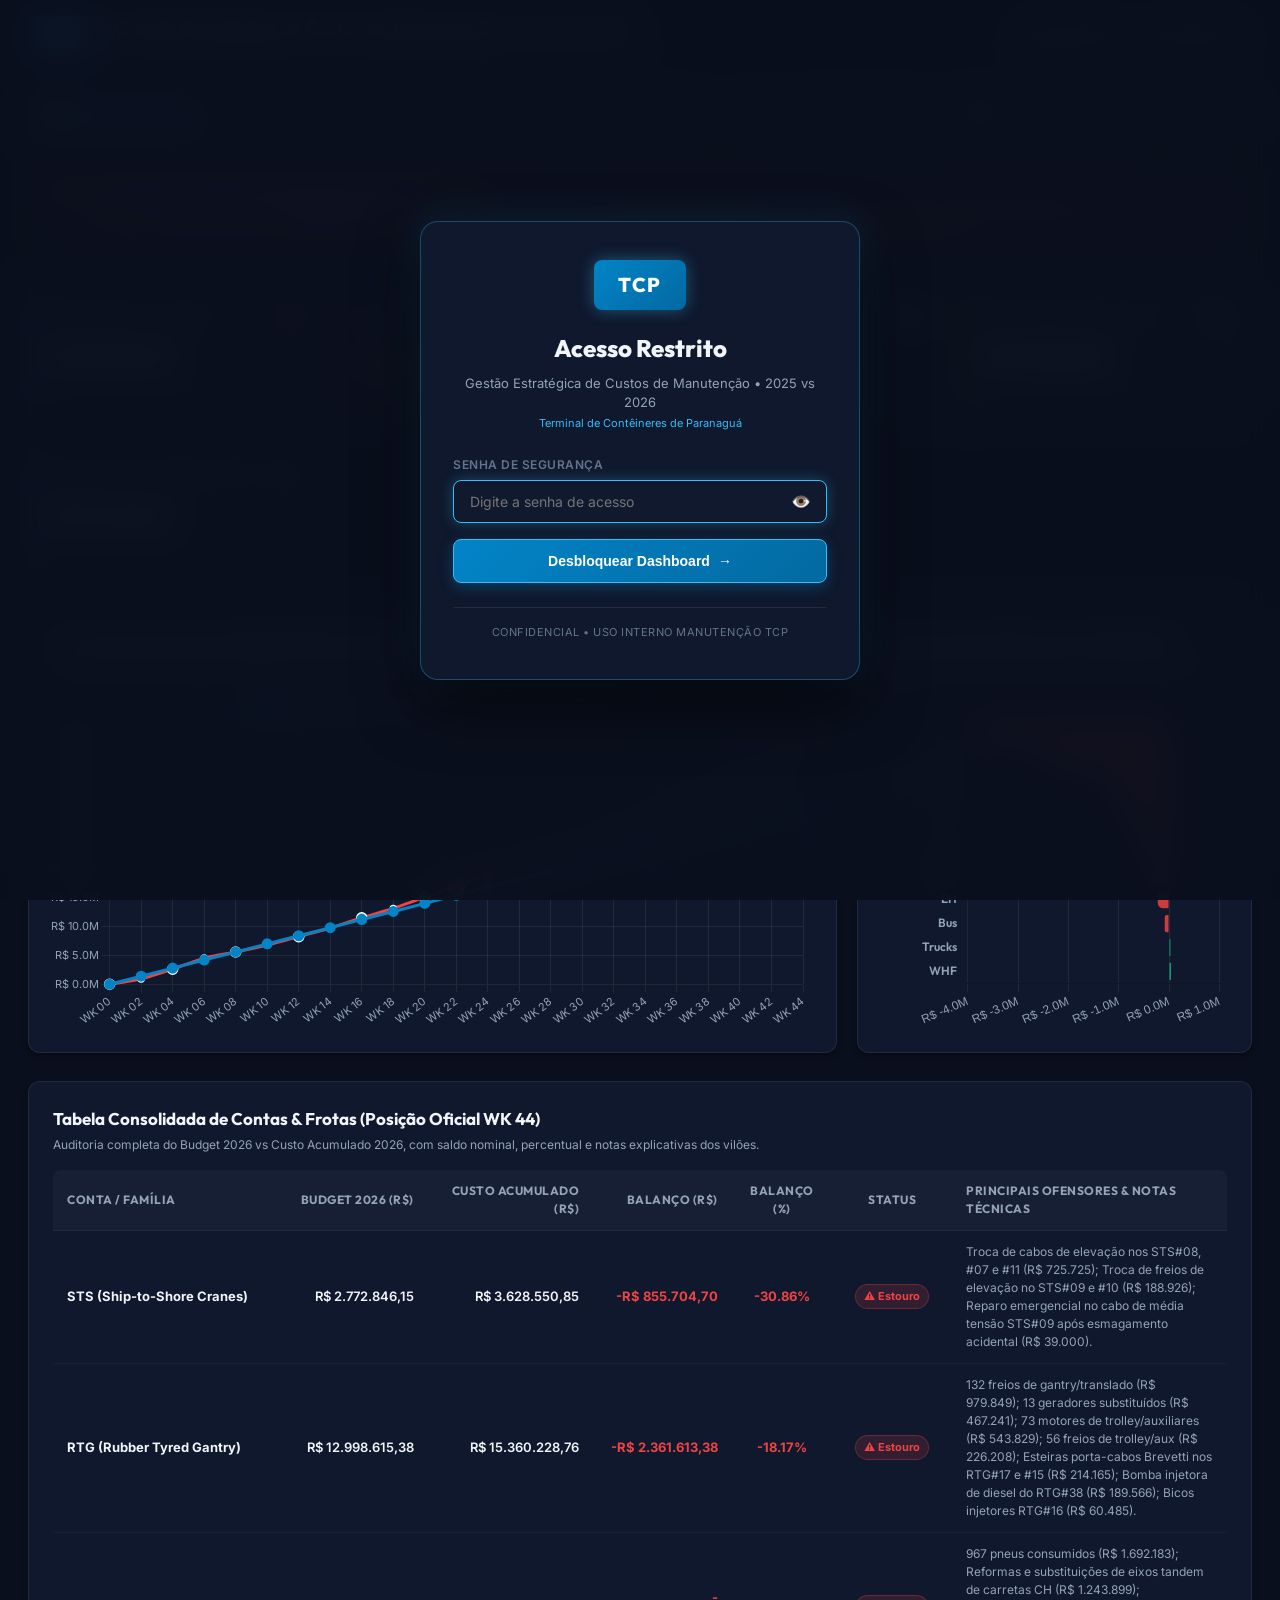
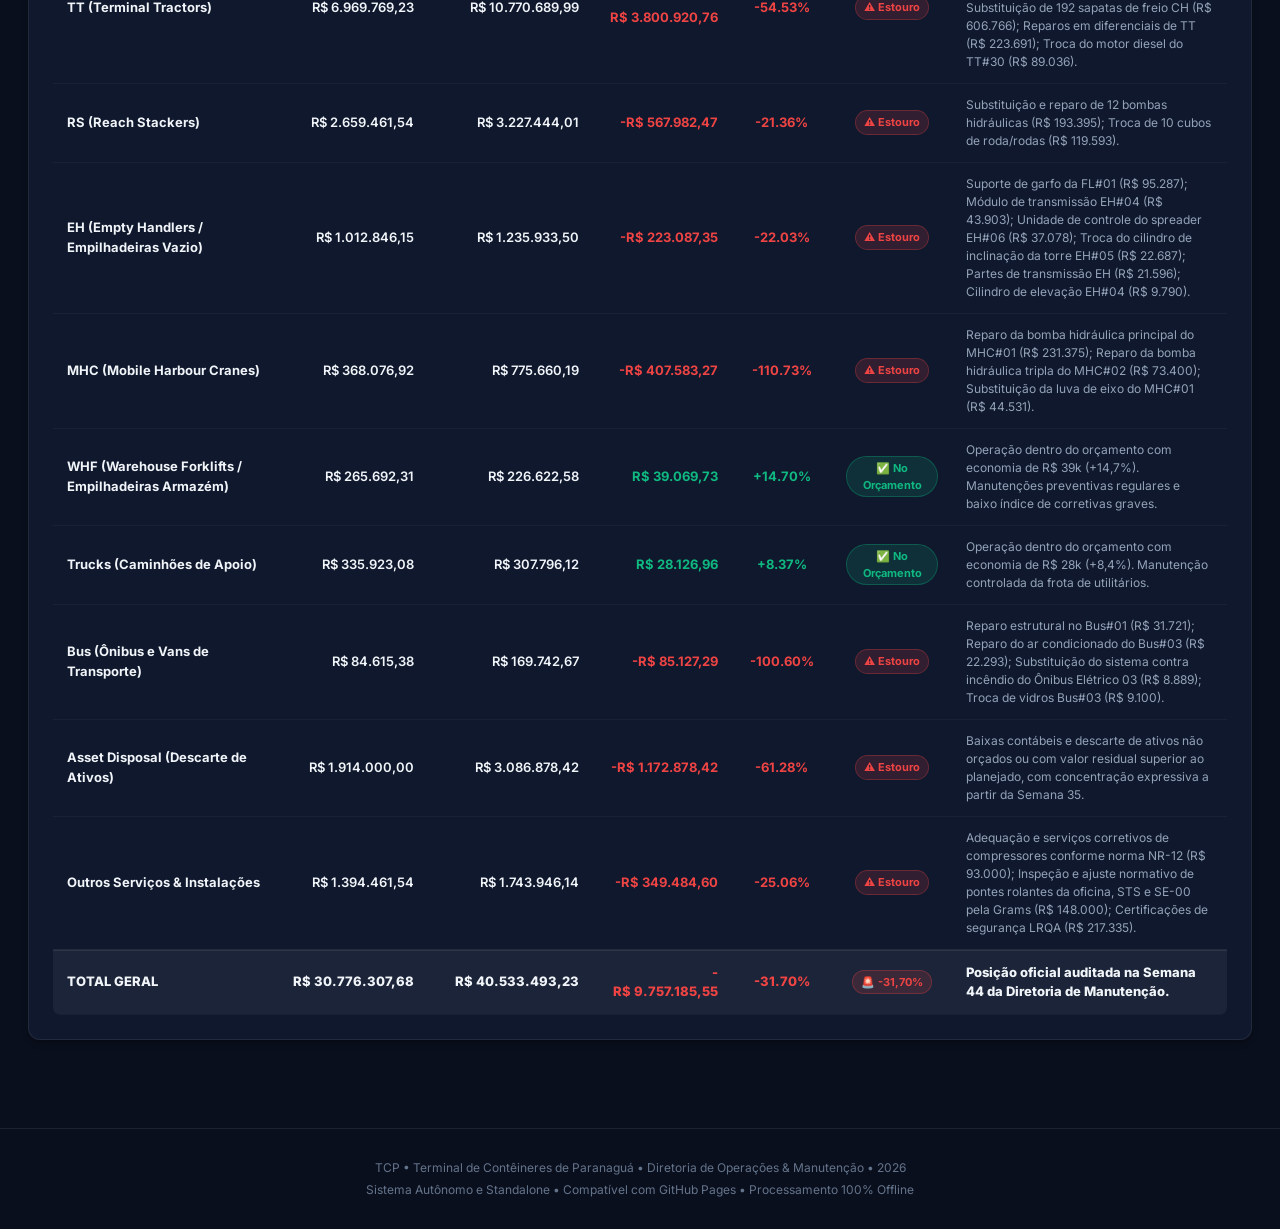
==== index.html @ 52cba5b2 "feat: Dashboard de Custos de Manutencao TCP 2025 vs 2026 com analise semanal e autenticacao" ====
<!DOCTYPE html>
<html lang="pt-BR" data-theme="dark">

<head>
  <meta charset="UTF-8">
  <meta http-equiv="Content-Type" content="text/html; charset=UTF-8">
  <meta name="viewport" content="width=device-width, initial-scale=1.0">
  <title>Dashboard de Gestão de Custos de Manutenção :: TCP (2025 vs 2026)</title>

  <!-- Typography: Outfit & Inter -->
  <link rel="preconnect" href="https://fonts.googleapis.com">
  <link rel="preconnect" href="https://fonts.gstatic.com" crossorigin>
  <link href="https://fonts.googleapis.com/css2?family=Outfit:wght@400;500;600;700;800&family=Inter:wght@400;500;600;700&display=swap" rel="stylesheet">

  <!-- Local Standalone Libraries (100% Offline) -->
  <script src="chart.umd.min.js"></script>
  <script src="xlsx.full.min.js"></script>

  <!-- Stylesheet -->
  <link rel="stylesheet" href="styles.css">

  <!-- Pre-computed Analytics Data -->
  <script src="dashboard_data.js"></script>
</head>

<body>

  <!-- Login Security Overlay -->
  <div id="login-overlay" class="login-overlay">
    <div class="login-card glass-panel">
      <div class="login-badge">TCP</div>
      <h2>Acesso Restrito</h2>
      <p class="login-sub">Gestão Estratégica de Custos de Manutenção &bull; 2025 vs 2026<br><span style="font-size: 11px; color: var(--brand-cyan);">Terminal de Contêineres de Paranaguá</span></p>
      
      <form id="login-form" onsubmit="handleLogin(event)">
        <div class="login-field">
          <label for="login-password">Senha de Segurança</label>
          <div class="password-input-wrapper">
            <input type="password" id="login-password" placeholder="Digite a senha de acesso" autocomplete="current-password" required autofocus />
            <button type="button" class="btn-toggle-pwd" onclick="togglePasswordVisibility()" title="Mostrar/ocultar senha">👁️</button>
          </div>
        </div>

        <div id="login-error-msg" class="login-error" style="display: none;">
          ⚠️ Senha incorreta. Tente novamente.
        </div>

        <button type="submit" class="login-btn">
          <span>Desbloquear Dashboard</span> &rarr;
        </button>
      </form>

      <div class="login-footer">
        <span>Confidencial &bull; Uso Interno Manutenção TCP</span>
      </div>
    </div>
  </div>

  <!-- App Header -->
  <header class="app-header">
    <div class="header-container">
      <div class="brand-wrapper">
        <div class="brand-badge">TCP</div>
        <div class="brand-info">
          <h1>Gestão Estratégica de Custos da Manutenção <span style="font-size: 13px; font-weight: 500; color: var(--brand-cyan); background: rgba(56, 189, 248, 0.12); padding: 2px 8px; border-radius: 4px;">W44 :: 2025 vs 2026</span></h1>
          <p id="header-subtitle">Terminal de Contêineres de Paranaguá &bull; Avaliação Semanal Completa W01 a W44 por Frota</p>
        </div>
      </div>
      <div class="header-controls">
        <button class="theme-toggle-btn" id="btn-theme-toggle" onclick="toggleTheme()">
          <span id="theme-icon">☀️</span> <span id="theme-text">Modo Claro</span>
        </button>
        <button class="logout-btn" id="btn-logout" onclick="handleLogout()" title="Bloquear painel e sair">
          <span>🔒</span> <span>Bloquear</span>
        </button>
      </div>
    </div>
  </header>

  <!-- Navigation Tabs -->
  <div class="nav-tabs-wrapper">
    <nav class="nav-tabs">
      <button class="tab-btn active" id="tab-nav-visao-geral" onclick="switchTab('visao-geral')">📊 Visão Geral Executiva</button>
      <button class="tab-btn" id="tab-nav-frotas-analise" onclick="switchTab('frotas-analise')">🚜 Análise Semanal por Frota (W01 a W44)</button>
      <button class="tab-btn" id="tab-nav-diagnostico-wk22" onclick="switchTab('diagnostico-wk22')">🚨 Inflexão Geral (WK 22)</button>
      <button class="tab-btn" id="tab-nav-comparativo-anos" onclick="switchTab('comparativo-anos')">⚖️ Comparativo 2025 vs 2026</button>
      <button class="tab-btn" id="tab-nav-deep-dive-frotas" onclick="switchTab('deep-dive-frotas')">📋 Todas as Frotas (Resumo)</button>
      <button class="tab-btn" id="tab-nav-tabela-analitica" onclick="switchTab('tabela-analitica')">🔍 Base Transacional & Exportação</button>
    </nav>
  </div>

  <!-- Main Container -->
  <main class="main-content">

    <!-- ==================== TAB 1: VISÃO GERAL EXECUTIVA ==================== -->
    <section id="tab-visao-geral" class="tab-section active">
      
      <!-- Top Alert Banner -->
      <div class="alert-box alert-danger">
        <div class="alert-icon">⚠️</div>
        <div class="alert-content">
          <h4>Alerta Orçamentário da Manutenção na Semana 44 (YTW)</h4>
          <p>O custo acumulado total atingiu <strong>R$ 40.533.493,23</strong> frente a um orçamento planejado de <strong>R$ 30.776.307,69</strong>, gerando um desvio negativo de <strong>-R$ 9.757.185,54 (-31,70%)</strong>. A aceleração crítica teve início exato a partir da <strong>Semana 22</strong>, impulsionada pelas frotas de <strong>TT (-R$ 3,80M)</strong>, <strong>RTG (-R$ 2,36M)</strong> e <strong>Asset Disposal (-R$ 1,17M)</strong>.</p>
        </div>
      </div>

      <!-- Executive KPI Cards -->
      <div class="kpi-grid">
        <div class="glass-panel kpi-card">
          <div class="kpi-header">
            <span class="kpi-title">Orçamento YTD (W44)</span>
            <span class="kpi-icon">🎯</span>
          </div>
          <div class="kpi-value" id="kpi-budget">R$ 30,78 M</div>
          <div class="kpi-sub">Meta linear até Semana 44</div>
        </div>

        <div class="glass-panel kpi-card negative">
          <div class="kpi-header">
            <span class="kpi-title">Realizado YTD (W44)</span>
            <span class="kpi-icon">💸</span>
          </div>
          <div class="kpi-value" style="color: var(--accent-red);" id="kpi-real">R$ 40,53 M</div>
          <div class="kpi-sub">
            <span class="kpi-badge danger">+31,70% acima da meta</span>
          </div>
        </div>

        <div class="glass-panel kpi-card negative">
          <div class="kpi-header">
            <span class="kpi-title">Balanço (Desvio)</span>
            <span class="kpi-icon">📉</span>
          </div>
          <div class="kpi-value" style="color: var(--accent-red);" id="kpi-balance">-R$ 9,76 M</div>
          <div class="kpi-sub">Estouro orçamentário consolidado</div>
        </div>

        <div class="glass-panel kpi-card warning">
          <div class="kpi-header">
            <span class="kpi-title">Média Semanal de Gasto</span>
            <span class="kpi-icon">📅</span>
          </div>
          <div class="kpi-value" id="kpi-media-sem">R$ 908.825</div>
          <div class="kpi-sub">Média executada na W44</div>
        </div>

        <div class="glass-panel kpi-card">
          <div class="kpi-header">
            <span class="kpi-title">Projeção Fechamento 2026</span>
            <span class="kpi-icon">🔮</span>
          </div>
          <div class="kpi-value" id="kpi-forecast">R$ 47,26 M</div>
          <div class="kpi-sub">Previsão final acumulada</div>
        </div>
      </div>

      <!-- Main Charts Row -->
      <div class="charts-grid">
        <div class="glass-panel chart-card col-8">
          <div class="chart-header">
            <div class="chart-title">
              <h3>Curva S de Custos Acumulados (WK 0 a WK 44)</h3>
              <p>Comparação direta entre o Orçamento Planejado (Forecast) e o Custo Real executado, com destaque na Inflexão da WK 22.</p>
            </div>
          </div>
          <div class="chart-wrapper">
            <canvas id="chart-curva-s"></canvas>
          </div>
        </div>

        <div class="glass-panel chart-card col-4">
          <div class="chart-header">
            <div class="chart-title">
              <h3>Desvio Orçamentário por Família (R$)</h3>
              <p>Valores negativos indicam estouro acima da meta orçada na WK 44.</p>
            </div>
          </div>
          <div class="chart-wrapper">
            <canvas id="chart-balanco-familias"></canvas>
          </div>
        </div>
      </div>

      <!-- Tabela Oficial de Contas e Balanço W44 -->
      <div class="glass-panel" style="padding: 24px; margin-bottom: 28px;">
        <div class="chart-header">
          <div class="chart-title">
            <h3>Tabela Consolidada de Contas & Frotas (Posição Oficial WK 44)</h3>
            <p>Auditoria completa do Budget 2026 vs Custo Acumulado 2026, com saldo nominal, percentual e notas explicativas dos vilões.</p>
          </div>
        </div>
        <div class="table-responsive">
          <table class="data-table" id="tabela-familias-geral">
            <thead>
              <tr>
                <th>Conta / Família</th>
                <th class="text-right">Budget 2026 (R$)</th>
                <th class="text-right">Custo Acumulado (R$)</th>
                <th class="text-right">Balanço (R$)</th>
                <th class="text-center">Balanço (%)</th>
                <th class="text-center">Status</th>
                <th>Principais Ofensores & Notas Técnicas</th>
              </tr>
            </thead>
            <tbody id="tbody-familias-geral">
              <!-- Rendered via JS -->
            </tbody>
          </table>
        </div>
      </div>

    </section>

    <!-- ==================== TAB 2: ANÁLISE SEMANAL POR FROTA (W01 a W44) ==================== -->
    <section id="tab-frotas-analise" class="tab-section">
      
      <!-- Fleet Selector Bar -->
      <div class="fleet-selector-bar">
        <span class="fleet-selector-label">Selecione a Frota:</span>
        <button class="fleet-pill-btn active" id="pill-fleet-RESUMO" onclick="selectFleetView('RESUMO')">📋 🔍 Resumo Geral das Frotas (W01 a W44)</button>
        <button class="fleet-pill-btn" id="pill-fleet-TT" onclick="selectFleetView('TT')">🚛 TT (Terminal Tractors)</button>
        <button class="fleet-pill-btn" id="pill-fleet-RTG" onclick="selectFleetView('RTG')">🏗️ RTG (Transtêineres)</button>
        <button class="fleet-pill-btn" id="pill-fleet-STS" onclick="selectFleetView('STS')">⚓ STS (Ship-to-Shore)</button>
        <button class="fleet-pill-btn" id="pill-fleet-RS" onclick="selectFleetView('RS')">🚜 RS (Reach Stackers)</button>
        <button class="fleet-pill-btn" id="pill-fleet-EH" onclick="selectFleetView('EH')">📦 EH (Empilhadeiras Vazio)</button>
        <button class="fleet-pill-btn" id="pill-fleet-MHC" onclick="selectFleetView('MHC')">🏗️ MHC (Guindastes Móveis)</button>
      </div>

      <!-- ==================== VIEW 1: RESUMO GERAL DAS FROTAS (W01 A W44) ==================== -->
      <div id="fleet-resumo-view">
        <!-- Resumo Alert Banner -->
        <div class="alert-box alert-info">
          <div class="alert-icon">🔍</div>
          <div class="alert-content">
            <h4>🔍 Resumo dos Resultados Semanais por Frota (W01 a W44)</h4>
            <p>Quadro executivo comparativo do desempenho orçamentário e queima de caixa de todas as frotas da TCP (TT, RTG, STS, RS, EH e MHC). Acompanhe a aceleração da queima semanal (R$/sem) após o ponto de inflexão da Semana 22 e o diagnóstico das peças e serviços ofensores.</p>
          </div>
        </div>

        <!-- Resumo Dynamic KPI Cards -->
        <div class="kpi-grid" id="fleet-resumo-kpis">
          <!-- Rendered via JS -->
        </div>

        <!-- Resumo Master Table -->
        <div class="glass-panel" style="padding: 24px; margin-bottom: 28px;">
          <div class="chart-header">
            <div class="chart-title">
              <h3>🔍 Resumo dos Resultados Semanais por Frota (W01 a W44)</h3>
              <p>Visão consolidada semana a semana de todas as 6 frotas operacionais. Clique no botão de detalhes ou na linha para abrir a análise técnica da frota.</p>
            </div>
          </div>
          <div class="table-responsive">
            <table class="data-table" id="tabela-resumo-frotas">
              <thead>
                <tr>
                  <th>Frota</th>
                  <th class="text-center">Ícone</th>
                  <th class="text-right">Realizado YTD</th>
                  <th class="text-right">Budget YTD</th>
                  <th class="text-right">Balanço (R$)</th>
                  <th class="text-center">Balanço (%)</th>
                  <th class="text-right">Ritmo Pré-WK22</th>
                  <th class="text-right">Ritmo Pós-WK22</th>
                  <th class="text-center">Aceleração</th>
                  <th>Principais Vilões Identificados</th>
                  <th class="text-center">Ação</th>
                </tr>
              </thead>
              <tbody id="tbody-resumo-frotas">
                <!-- Rendered via JS -->
              </tbody>
            </table>
          </div>
        </div>

        <!-- Resumo Comparative Charts Row -->
        <div class="charts-grid">
          <!-- Chart 1: All fleets weekly evolution comparison -->
          <div class="glass-panel chart-card col-12">
            <div class="chart-header">
              <div class="chart-title">
                <h3>Comparativo da Evolução Semanal de Todas as Frotas (W01 a W44)</h3>
                <p>Curvas de custo semanal para as 6 frotas operacionais da TCP. O traço vertical tracejado marca o início da aceleração na Semana 22.</p>
              </div>
              <div>
                <span class="kpi-badge" style="background: rgba(239, 68, 68, 0.2); color: var(--accent-red);">📌 WK 22: Ponto de Inflexão Global</span>
              </div>
            </div>
            <div class="chart-wrapper" style="min-height: 380px;">
              <canvas id="chart-resumo-evolucao"></canvas>
            </div>
          </div>

          <!-- Chart 2: Burn rate bar chart Pré vs Pós-WK22 -->
          <div class="glass-panel chart-card col-12">
            <div class="chart-header">
              <div class="chart-title">
                <h3>Ritmo Médio Semanal por Frota: Pré-WK22 vs Pós-WK22 (R$/semana)</h3>
                <p>Queima média semanal comparando o período estável (W01-W21) contra o período de aceleração e reformas (W22-W44).</p>
              </div>
            </div>
            <div class="chart-wrapper" style="min-height: 350px;">
              <canvas id="chart-resumo-ritmo"></canvas>
            </div>
          </div>
        </div>

        <!-- Fleet Quick Navigation Cards Grid -->
        <div style="margin-top: 12px; margin-bottom: 28px;">
          <div class="chart-header" style="margin-bottom: 16px;">
            <div class="chart-title">
              <h3 style="font-size: 18px; font-weight: 700;">⚡ Navegação Rápida para Raio-X Detalhado por Frota</h3>
              <p>Acesse com 1 clique a análise técnica individual, decomposição por componente e ranking de máquinas de cada frota.</p>
            </div>
          </div>
          <div class="cards-grid" id="fleet-quick-cards-grid">
            <!-- Rendered via JS -->
          </div>
        </div>
      </div>

      <!-- ==================== VIEW 2: SINGLE FLEET WEEK-BY-WEEK VIEW ==================== -->
      <div id="fleet-single-view" style="display: none;">
        <!-- Dynamic Fleet Alert Banner -->
        <div class="alert-box alert-info" id="fleet-alert-box">
          <div class="alert-icon" id="fleet-alert-icon">🚛</div>
          <div class="alert-content">
            <h4 id="fleet-alert-title">Raio-X Semanal: TT (Terminal Tractors) &bull; W01 a W44</h4>
            <p id="fleet-alert-desc">Carregando dados da frota...</p>
          </div>
        </div>

        <!-- Dynamic Fleet KPI Cards -->
        <div class="kpi-grid" id="fleet-kpi-grid">
          <!-- Rendered dynamically via JS for the active fleet -->
        </div>

        <!-- Fleet Charts Row -->
        <div class="charts-grid">
          <!-- Week by Week Bar Chart -->
          <div class="glass-panel chart-card col-12">
            <div class="chart-header">
              <div class="chart-title">
                <h3 id="fleet-chart1-title">Evolução Semanal de Gastos (W01 a W44)</h3>
                <p id="fleet-chart1-sub">Barras Azuis = Pré-Inflexão (W01-W21) | Barras Vermelhas = Pós-Inflexão (W22-W44). Linhas tracejadas indicam a média semanal de cada período.</p>
              </div>
              <div style="display: flex; gap: 8px;">
                <span class="kpi-badge" style="background: rgba(56, 189, 248, 0.2); color: var(--brand-cyan);">■ W01-W21 (Pré-WK22)</span>
                <span class="kpi-badge" style="background: rgba(239, 68, 68, 0.2); color: var(--accent-red);">■ W22-W44 (Pós-WK22)</span>
              </div>
            </div>
            <div class="chart-wrapper" style="min-height: 360px;">
              <canvas id="chart-frota-semanas"></canvas>
            </div>
          </div>

          <!-- Component Stacked Bar Chart -->
          <div class="glass-panel chart-card col-12">
            <div class="chart-header">
              <div class="chart-title">
                <h3 id="fleet-chart2-title">Decomposição por Componente Semana por Semana (R$)</h3>
                <p>Acompanhe a flutuação dos principais componentes mecânicos e sistemas específicos da frota selecionada.</p>
              </div>
            </div>
            <div class="chart-wrapper" style="min-height: 340px;">
              <canvas id="chart-frota-componentes-semana"></canvas>
            </div>
          </div>
        </div>

        <!-- Fleet Week by Week Table -->
        <div class="glass-panel" style="padding: 24px; margin-bottom: 28px;">
          <div class="table-controls">
            <div>
              <h3 style="font-size: 18px; font-weight: 700;" id="fleet-table-title">Tabela Semana a Semana da Frota (W01 a W44)</h3>
              <p style="font-size: 12px; color: var(--text-muted);">Visualize todos os valores divididos por componente e o principal evento/máquina de manutenção de cada semana.</p>
            </div>
            <div style="display: flex; gap: 8px;">
              <button class="btn-filter-quick active" id="btn-fleet-filter-all" onclick="filterFleetTable('TODAS')">Todas as Semanas (W01-W44)</button>
              <button class="btn-filter-quick" id="btn-fleet-filter-pre" onclick="filterFleetTable('PRE')">W00 a W21 (Pré-Inflexão)</button>
              <button class="btn-filter-quick" id="btn-fleet-filter-pos" onclick="filterFleetTable('POS')">W22 a W44 (Pós-Inflexão)</button>
            </div>
          </div>
          <div class="table-responsive">
            <table class="data-table" id="tabela-frota-semanal">
              <thead id="thead-frota-semanal">
                <!-- Rendered dynamically based on fleet components -->
              </thead>
              <tbody id="tbody-frota-semanal">
                <!-- Rendered via JS -->
              </tbody>
            </table>
          </div>
        </div>

        <!-- Fleet Machine Ranking -->
        <div class="glass-panel" style="padding: 24px; margin-bottom: 28px;">
          <div class="chart-header">
            <div class="chart-title">
              <h3 id="fleet-mach-title">Ranking das Máquinas Mais Custosas da Frota (Pré vs Pós-WK 22)</h3>
              <p>Valores gastos em cada equipamento específico antes e depois da Semana 22.</p>
            </div>
          </div>
          <div class="table-responsive">
            <table class="data-table">
              <thead>
                <tr>
                  <th style="min-width: 140px;">Equipamento / Máquina</th>
                  <th class="text-right" style="min-width: 130px;">Gasto Pré-WK22<br><span style="font-size: 11px; font-weight: normal; color: var(--text-muted);">(W01 a W21)</span></th>
                  <th style="min-width: 280px;">📦 Top 3 Peças/Serviços Pré-WK22<br><span style="font-size: 11px; font-weight: normal; color: var(--text-muted);">(Qtd • Peça • Valor)</span></th>
                  <th class="text-right" style="min-width: 130px;">Gasto Pós-WK22<br><span style="font-size: 11px; font-weight: normal; color: var(--text-muted);">(W22 a W44)</span></th>
                  <th style="min-width: 280px;">🚨 Top 3 Peças/Serviços Pós-WK22<br><span style="font-size: 11px; font-weight: normal; color: var(--text-muted);">(Qtd • Peça • Valor)</span></th>
                  <th class="text-right" style="min-width: 140px;">Total Acumulado<br><span style="font-size: 11px; font-weight: normal; color: var(--text-muted);">(W44)</span></th>
                </tr>
              </thead>
              <tbody id="tbody-frota-maquinas">
                <!-- Rendered via JS -->
              </tbody>
            </table>
          </div>
        </div>
      </div>

    </section>

    <!-- ==================== TAB 3: DIAGNÓSTICO DA INFLEXÃO WK 22 ==================== -->
    <section id="tab-diagnostico-wk22" class="tab-section">
      
      <div class="alert-box alert-info">
        <div class="alert-icon">🔎</div>
        <div class="alert-content">
          <h4>Por que o gráfico empinou exatamente na Semana 22?</h4>
          <p>Até a Semana 21, o custo acumulado caminhava próximo do orçamento (R$ 15,07M real vs R$ 13,98M meta), com gasto médio de <strong>R$ 645.333/semana</strong>. A partir da <strong>Semana 22</strong>, o gasto médio semanal disparou para <strong>R$ 1.189.812/semana (+84,4% de aumento)</strong>. Esse salto decorreu da confluência de 4 fatores estruturais simultâneos:</p>
        </div>
      </div>

      <!-- 4 Pillars of the WK22 Surge -->
      <div class="kpi-grid" style="grid-template-columns: repeat(auto-fit, minmax(280px, 1fr));">
        <div class="glass-panel kpi-card negative">
          <div class="kpi-header">
            <span class="kpi-title">1. Descarte de Ativos (Asset Disposal)</span>
            <span class="kpi-icon">🗑️</span>
          </div>
          <div class="kpi-value" style="color: var(--accent-red);">R$ 3,47 M</div>
          <div class="kpi-sub">Disparou a partir da W35 sem contrapartida orçada (estouro de -R$ 1,17M).</div>
        </div>

        <div class="glass-panel kpi-card negative">
          <div class="kpi-header">
            <span class="kpi-title">2. Ciclo Crítico de Pneus & Eixos TT</span>
            <span class="kpi-icon">🚛</span>
          </div>
          <div class="kpi-value" style="color: var(--accent-red);">R$ 2,93 M</div>
          <div class="kpi-sub">967 pneus (R$ 1,69M) e reformas de eixos tandem CH (R$ 1,24M) concentrados.</div>
        </div>

        <div class="glass-panel kpi-card negative">
          <div class="kpi-header">
            <span class="kpi-title">3. Paradas Corretivas RTG</span>
            <span class="kpi-icon">🏗️</span>
          </div>
          <div class="kpi-value" style="color: var(--accent-red);">R$ 2,13 M</div>
          <div class="kpi-sub">132 freios de gantry (R$ 980k), 13 geradores (R$ 467k) e bombas injetoras.</div>
        </div>

        <div class="glass-panel kpi-card negative">
          <div class="kpi-header">
            <span class="kpi-title">4. Cabos STS & Normativas NR-12</span>
            <span class="kpi-icon">⚓</span>
          </div>
          <div class="kpi-value" style="color: var(--accent-red);">R$ 1,18 M</div>
          <div class="kpi-sub">Troca de cabos Bridon STS#08/#07/#11 (R$ 725k) e certificações LRQA (R$ 217k).</div>
        </div>
      </div>

      <!-- Charts Row for WK22 -->
      <div class="charts-grid">
        <div class="glass-panel chart-card col-6">
          <div class="chart-header">
            <div class="chart-title">
              <h3>Média Semanal de Gasto: Antes vs Depois da WK 22 (R$/semana)</h3>
              <p>Comparativo direto do ritmo de queima orçamentária por família antes (W01-W21) e depois (W22-W44).</p>
            </div>
          </div>
          <div class="chart-wrapper">
            <canvas id="chart-pre-post-wk22"></canvas>
          </div>
        </div>

        <div class="glass-panel chart-card col-6">
          <div class="chart-header">
            <div class="chart-title">
              <h3>Evolução das Maiores Despesas da Inflexão</h3>
              <p>Top lançamentos de maior impacto financeiro contratados a partir da Semana 22.</p>
            </div>
          </div>
          <div class="chart-wrapper">
            <canvas id="chart-top-despesas-wk22"></canvas>
          </div>
        </div>
      </div>

      <!-- Tabela Comparativa de Ritmo Semanal por Frota -->
      <div class="glass-panel" style="padding: 24px; margin-bottom: 28px;">
        <div class="chart-header">
          <div class="chart-title">
            <h3>Quadro Comparativo de Aceleração por Família (Pré vs Pós-WK 22)</h3>
            <p>Variação percentual e nominal do gasto médio semanal que provocou o desvio da meta.</p>
          </div>
        </div>
        <div class="table-responsive">
          <table class="data-table">
            <thead>
              <tr>
                <th>Família de Equipamento</th>
                <th class="text-right">Total Pré-WK22 (W01-W21)</th>
                <th class="text-right">Média Semanal Pré (R$)</th>
                <th class="text-right">Total Pós-WK22 (W22-W44)</th>
                <th class="text-right">Média Semanal Pós (R$)</th>
                <th class="text-center">Aceleração (%)</th>
                <th>Impacto no Desvio</th>
              </tr>
            </thead>
            <tbody id="tbody-wk22-tabela">
              <!-- Rendered via JS -->
            </tbody>
          </table>
        </div>
      </div>

    </section>

    <!-- ==================== TAB 4: COMPARATIVO 2025 vs 2026 ==================== -->
    <section id="tab-comparativo-anos" class="tab-section">
      
      <div class="alert-box alert-info">
        <div class="alert-icon">⚖️</div>
        <div class="alert-content">
          <h4>Auditoria de Inflação, Volume e Novos Materiais (2025 vs 2026)</h4>
          <p>Cruzamos <strong>32.339 lançamentos de 2025</strong> com <strong>27.808 lançamentos de 2026</strong> item a item. Foram identificados <strong>1.836 materiais recorrentes</strong> em ambos os anos, <strong>807 materiais totalmente novos em 2026</strong> (que nunca haviam sido comprados em 2025, somando R$ 5,40M) e <strong>995 materiais consumidos em 2025 que deixaram de ser comprados em 2026</strong>.</p>
        </div>
      </div>

      <!-- Comparative Metrics -->
      <div class="kpi-grid">
        <div class="glass-panel kpi-card">
          <div class="kpi-header">
            <span class="kpi-title">Itens Comuns em Ambos os Anos</span>
            <span class="kpi-icon">🔄</span>
          </div>
          <div class="kpi-value" id="kpi-itens-comuns">1.836</div>
          <div class="kpi-sub">R$ 24,89 M gastos em 2026</div>
        </div>

        <div class="glass-panel kpi-card warning">
          <div class="kpi-header">
            <span class="kpi-title">Novos Itens Criados em 2026</span>
            <span class="kpi-icon">🆕</span>
          </div>
          <div class="kpi-value" id="kpi-novos-itens">807</div>
          <div class="kpi-sub">
            <span class="kpi-badge danger">R$ 5,40 M (17,8% do custo total)</span>
          </div>
        </div>

        <div class="glass-panel kpi-card">
          <div class="kpi-header">
            <span class="kpi-title">Itens Descontinuados em 2026</span>
            <span class="kpi-icon">📦</span>
          </div>
          <div class="kpi-value" id="kpi-itens-descontinuados">995</div>
          <div class="kpi-sub">Itens de 2025 sem compra em 2026</div>
        </div>

        <div class="glass-panel kpi-card negative">
          <div class="kpi-header">
            <span class="kpi-title">Maior Inflação de Item</span>
            <span class="kpi-icon">📈</span>
          </div>
          <div class="kpi-value" style="color: var(--accent-red);">+73,9%</div>
          <div class="kpi-sub">Pneu Michelin 310/80 (+R$ 742k impacto)</div>
        </div>
      </div>

      <!-- Chart: Price Impact vs Volume Impact -->
      <div class="charts-grid">
        <div class="glass-panel chart-card col-12">
          <div class="chart-header">
            <div class="chart-title">
              <h3>Top 10 Peças com Maior Impacto Financeiro por Aumento de Preço Unitário em 2026</h3>
              <p>Impacto monetário calculado exclusivamente pelo aumento do custo unitário (Preço Médio 2026 - Preço Médio 2025) &times; Quantidade consumida em 2026.</p>
            </div>
          </div>
          <div class="chart-wrapper">
            <canvas id="chart-impacto-preco"></canvas>
          </div>
        </div>
      </div>

      <!-- Sub-tabs for Item Tables -->
      <div class="glass-panel" style="padding: 24px; margin-bottom: 28px;">
        <div style="display: flex; justify-content: space-between; align-items: center; margin-bottom: 18px; flex-wrap: wrap; gap: 12px;">
          <div>
            <h3 style="font-size: 18px; font-weight: 700;">Detalhamento das Peças & Serviços (2025 vs 2026)</h3>
            <p style="font-size: 12px; color: var(--text-muted);">Alterne entre a tabela de inflação de preços e a lista de itens novos adquiridos em 2026.</p>
          </div>
          <div style="display: flex; gap: 8px;">
            <button class="btn-filter-quick active" id="btn-subtab-inflacao" onclick="switchItemSubTab('inflacao')">📈 Inflação de Itens Recorrentes</button>
            <button class="btn-filter-quick" id="btn-subtab-novos" onclick="switchItemSubTab('novos')">🆕 807 Novos Itens em 2026</button>
            <button class="btn-filter-quick" id="btn-subtab-descontinuados" onclick="switchItemSubTab('descontinuados')">📦 Itens Exclusivos de 2025</button>
          </div>
        </div>

        <!-- Table 1: Inflação -->
        <div id="subtab-view-inflacao" class="table-responsive">
          <table class="data-table">
            <thead>
              <tr>
                <th>Descrição do Material / Peça</th>
                <th>Família</th>
                <th class="text-right">Preço Médio 2025</th>
                <th class="text-right">Preço Médio 2026</th>
                <th class="text-center">Variação Preço (%)</th>
                <th class="text-right">Consumo 2025</th>
                <th class="text-right">Consumo 2026</th>
                <th class="text-right">Impacto Preço (R$)</th>
                <th class="text-right">Total Gasto 2026 (R$)</th>
              </tr>
            </thead>
            <tbody id="tbody-inflacao">
              <!-- Rendered via JS -->
            </tbody>
          </table>
        </div>

        <!-- Table 2: Novos Itens -->
        <div id="subtab-view-novos" class="table-responsive" style="display: none;">
          <table class="data-table">
            <thead>
              <tr>
                <th>Descrição do Material Novo em 2026</th>
                <th>Família</th>
                <th>Fornecedor Principal</th>
                <th class="text-right">Preço Médio Unitário</th>
                <th class="text-center">Qtd Lançamentos</th>
                <th class="text-right">Total Gasto em 2026 (R$)</th>
              </tr>
            </thead>
            <tbody id="tbody-novos-itens">
              <!-- Rendered via JS -->
            </tbody>
          </table>
        </div>

        <!-- Table 3: Descontinuados -->
        <div id="subtab-view-descontinuados" class="table-responsive" style="display: none;">
          <table class="data-table">
            <thead>
              <tr>
                <th>Descrição do Material Consumido apenas em 2025</th>
                <th>Família</th>
                <th>Fornecedor Principal</th>
                <th class="text-right">Preço Médio 2025</th>
                <th class="text-center">Qtd Lançamentos 2025</th>
                <th class="text-right">Total Gasto em 2025 (R$)</th>
              </tr>
            </thead>
            <tbody id="tbody-descontinuados">
              <!-- Rendered via JS -->
            </tbody>
          </table>
        </div>
      </div>

    </section>

    <!-- ==================== TAB 5: TODAS AS FROTAS (RESUMO) ==================== -->
    <section id="tab-deep-dive-frotas" class="tab-section">
      
      <div class="chart-header" style="margin-bottom: 20px;">
        <div class="chart-title">
          <h2>Painel Geral de Todas as Frotas & Contas</h2>
          <p>Visão de cada conta contábil da TCP, detalhando desvios orçamentários, histórico de manutenção e ocorrências pontuais registradas pela engenharia.</p>
        </div>
      </div>

      <div class="family-card-grid" id="container-frotas-cards">
        <!-- Rendered via JS -->
      </div>

    </section>

    <!-- ==================== TAB 6: TABELA ANALÍTICA & EXPORTAÇÃO ==================== -->
    <section id="tab-tabela-analitica" class="tab-section">
      
      <div class="glass-panel" style="padding: 24px;">
        
        <div class="table-controls">
          <div class="search-input-wrapper">
            <span class="search-icon">🔍</span>
            <input type="text" id="filtro-busca-tabela" class="search-input" placeholder="Buscar por peça, fornecedor, histórico, nota..." oninput="handleTableSearch(this.value)">
          </div>

          <div style="display: flex; gap: 10px; align-items: center; flex-wrap: wrap;">
            <label class="filter-label" for="filtro-familia-select">Frota:</label>
            <select id="filtro-familia-select" class="select-control" onchange="handleFamilyFilter(this.value)">
              <option value="TODAS">Todas as Frotas</option>
              <option value="TT">TT (Terminal Tractors)</option>
              <option value="RTG">RTG (Transteêineres)</option>
              <option value="STS">STS (Portêineres)</option>
              <option value="RS">RS (Reach Stackers)</option>
              <option value="EH">EH (Empilhadeiras Vazio)</option>
              <option value="MHC">MHC (Guindastes Portuários)</option>
              <option value="Asset Disposal">Asset Disposal</option>
              <option value="Trucks">Trucks (Caminhões)</option>
              <option value="WHF">WHF (Empilhadeiras Armazém)</option>
              <option value="Bus">Bus (Ônibus/Transporte)</option>
              <option value="Others">Outros Serviços & Predial</option>
            </select>

            <label class="filter-label" for="filtro-periodo-select">Período:</label>
            <select id="filtro-periodo-select" class="select-control" onchange="handlePeriodFilter(this.value)">
              <option value="TODAS">Ano Completo (W01 a W44)</option>
              <option value="PRE_WK22">Pré-Inflexão (W01 a W21)</option>
              <option value="POS_WK22">Pós-Inflexão (W22 a W44)</option>
            </select>

            <button class="btn-action" onclick="exportToExcel()">
              📥 Exportar para Excel (.xlsx)
            </button>
          </div>
        </div>

        <div class="table-responsive">
          <table class="data-table" id="tabela-transacoes-master">
            <thead>
              <tr>
                <th onclick="sortTable('d')">Data ↕</th>
                <th onclick="sortTable('w')" class="text-center">Semana ↕</th>
                <th onclick="sortTable('f')">Família ↕</th>
                <th onclick="sortTable('i')">Máquina / Item ↕</th>
                <th onclick="sortTable('m')">Descrição do Material / Serviço ↕</th>
                <th onclick="sortTable('s')">Fornecedor ↕</th>
                <th onclick="sortTable('v')" class="text-right">Valor (R$) ↕</th>
                <th>Histórico / Pedido (PC)</th>
              </tr>
            </thead>
            <tbody id="tbody-transacoes-master">
              <!-- Rendered via JS with fast pagination -->
            </tbody>
          </table>
        </div>

        <div class="pagination-wrapper">
          <div id="pagination-info">Mostrando 1-50 de 25.506 registros</div>
          <div class="pagination-btns">
            <button class="page-btn" id="btn-page-prev" onclick="prevPage()">Anterior</button>
            <button class="page-btn" id="btn-page-next" onclick="nextPage()">Próxima</button>
          </div>
        </div>

      </div>

    </section>

  </main>

  <!-- App Footer -->
  <footer class="app-footer">
    <p>TCP &bull; Terminal de Contêineres de Paranaguá &bull; Diretoria de Operações & Manutenção &bull; 2026</p>
    <p style="margin-top: 4px; color: var(--text-dim);">Sistema Autônomo e Standalone &bull; Compatível com GitHub Pages &bull; Processamento 100% Offline</p>
  </footer>

  <!-- App Logic -->
  <script src="app.js"></script>

</body>

</html>
---- styles.css ----
:root {
  --bg-primary: #0a0f1d;
  --bg-secondary: #10192d;
  --bg-card: rgba(18, 28, 51, 0.75);
  --bg-card-hover: rgba(26, 39, 70, 0.85);
  --border-color: rgba(255, 255, 255, 0.08);
  --border-accent: rgba(56, 189, 248, 0.3);
  --text-main: #f1f5f9;
  --text-muted: #94a3b8;
  --text-dim: #64748b;
  --brand-blue: #0284c7;
  --brand-cyan: #38bdf8;
  --brand-navy: #032541;
  --accent-green: #10b981;
  --accent-red: #ef4444;
  --accent-amber: #f59e0b;
  --accent-purple: #8b5cf6;
  --shadow-sm: 0 4px 6px -1px rgba(0, 0, 0, 0.3);
  --shadow-md: 0 10px 15px -3px rgba(0, 0, 0, 0.4);
  --shadow-glow: 0 0 25px rgba(56, 189, 248, 0.15);
  --radius-sm: 8px;
  --radius-md: 12px;
  --radius-lg: 18px;
}

[data-theme="light"] {
  --bg-primary: #f8fafc;
  --bg-secondary: #ffffff;
  --bg-card: rgba(255, 255, 255, 0.9);
  --bg-card-hover: rgba(241, 245, 249, 1);
  --border-color: rgba(0, 0, 0, 0.08);
  --border-accent: rgba(2, 132, 199, 0.3);
  --text-main: #0f172a;
  --text-muted: #475569;
  --text-dim: #94a3b8;
  --brand-blue: #0284c7;
  --brand-cyan: #0284c7;
  --shadow-sm: 0 2px 4px rgba(0, 0, 0, 0.05);
  --shadow-md: 0 10px 15px -3px rgba(0, 0, 0, 0.08);
  --shadow-glow: 0 0 20px rgba(2, 132, 199, 0.1);
}

* {
  margin: 0;
  padding: 0;
  box-sizing: border-box;
}

body {
  font-family: 'Inter', -apple-system, BlinkMacSystemFont, 'Segoe UI', Roboto, sans-serif;
  background-color: var(--bg-primary);
  color: var(--text-main);
  min-height: 100vh;
  line-height: 1.5;
  transition: background-color 0.3s ease, color 0.3s ease;
  overflow-x: hidden;
}

h1, h2, h3, h4, .brand-title, .kpi-value {
  font-family: 'Outfit', sans-serif;
}

/* Glassmorphism Panel */
.glass-panel {
  background: var(--bg-card);
  backdrop-filter: blur(12px);
  -webkit-backdrop-filter: blur(12px);
  border: 1px solid var(--border-color);
  border-radius: var(--radius-md);
  box-shadow: var(--shadow-sm);
  transition: transform 0.2s ease, box-shadow 0.2s ease;
}

.glass-panel:hover {
  border-color: var(--border-accent);
}

/* Header & Navbar */
.app-header {
  position: sticky;
  top: 0;
  z-index: 100;
  background: rgba(10, 15, 29, 0.85);
  backdrop-filter: blur(16px);
  border-bottom: 1px solid var(--border-color);
  padding: 14px 28px;
}

[data-theme="light"] .app-header {
  background: rgba(255, 255, 255, 0.9);
}

.header-container {
  max-width: 1600px;
  margin: 0 auto;
  display: flex;
  justify-content: space-between;
  align-items: center;
  flex-wrap: wrap;
  gap: 16px;
}

.brand-wrapper {
  display: flex;
  align-items: center;
  gap: 16px;
}

.brand-badge {
  background: linear-gradient(135deg, #0284c7, #0369a1);
  color: #fff;
  font-family: 'Outfit', sans-serif;
  font-weight: 800;
  font-size: 20px;
  padding: 6px 14px;
  border-radius: var(--radius-sm);
  letter-spacing: 1px;
  box-shadow: 0 0 16px rgba(2, 132, 199, 0.4);
}

.brand-info h1 {
  font-size: 19px;
  font-weight: 700;
  letter-spacing: -0.3px;
  color: var(--text-main);
  display: flex;
  align-items: center;
  gap: 8px;
}

.brand-info p {
  font-size: 12px;
  color: var(--text-muted);
}

.header-controls {
  display: flex;
  align-items: center;
  gap: 12px;
}

.theme-toggle-btn {
  background: var(--bg-card);
  border: 1px solid var(--border-color);
  color: var(--text-main);
  padding: 8px 14px;
  border-radius: var(--radius-sm);
  cursor: pointer;
  display: flex;
  align-items: center;
  gap: 6px;
  font-size: 13px;
  font-weight: 500;
  transition: all 0.2s;
}

.theme-toggle-btn:hover {
  background: var(--bg-card-hover);
  border-color: var(--brand-cyan);
}

/* Nav Tabs */
.nav-tabs-wrapper {
  max-width: 1600px;
  margin: 16px auto 0;
  padding: 0 28px;
}

.nav-tabs {
  display: flex;
  gap: 6px;
  border-bottom: 1px solid var(--border-color);
  overflow-x: auto;
  scrollbar-width: none;
}

.nav-tabs::-webkit-scrollbar {
  display: none;
}

.tab-btn {
  background: transparent;
  border: none;
  border-bottom: 3px solid transparent;
  color: var(--text-muted);
  font-family: 'Outfit', sans-serif;
  font-size: 14px;
  font-weight: 600;
  padding: 10px 14px;
  cursor: pointer;
  display: flex;
  align-items: center;
  gap: 6px;
  white-space: nowrap;
  transition: all 0.2s ease;
}

.tab-btn:hover {
  color: var(--brand-cyan);
  background: rgba(56, 189, 248, 0.04);
  border-radius: var(--radius-sm) var(--radius-sm) 0 0;
}

.tab-btn.active {
  color: var(--brand-cyan);
  border-bottom-color: var(--brand-cyan);
  background: rgba(56, 189, 248, 0.08);
  border-radius: var(--radius-sm) var(--radius-sm) 0 0;
}

/* Fleet Selector Bar */
.fleet-selector-bar {
  display: flex;
  gap: 10px;
  flex-wrap: wrap;
  align-items: center;
  background: var(--bg-card);
  padding: 12px 18px;
  border-radius: var(--radius-md);
  border: 1px solid var(--border-color);
  margin-bottom: 22px;
}

.fleet-selector-label {
  font-family: 'Outfit', sans-serif;
  font-size: 13px;
  font-weight: 700;
  color: var(--text-muted);
  text-transform: uppercase;
  letter-spacing: 0.5px;
  margin-right: 6px;
}

.fleet-pill-btn {
  background: var(--bg-secondary);
  border: 1px solid var(--border-color);
  color: var(--text-main);
  padding: 8px 16px;
  border-radius: var(--radius-sm);
  font-family: 'Outfit', sans-serif;
  font-size: 14px;
  font-weight: 700;
  cursor: pointer;
  display: flex;
  align-items: center;
  gap: 8px;
  transition: all 0.2s ease;
}

.fleet-pill-btn:hover {
  border-color: var(--brand-cyan);
  background: var(--bg-card-hover);
  transform: translateY(-1px);
}

.fleet-pill-btn.active {
  background: linear-gradient(135deg, #0284c7, #0369a1);
  color: #fff;
  border-color: #38bdf8;
  box-shadow: 0 0 16px rgba(56, 189, 248, 0.35);
}

/* Main Container */
.main-content {
  max-width: 1600px;
  margin: 0 auto;
  padding: 24px 28px 60px;
}

.tab-section {
  display: none;
  animation: fadeIn 0.3s ease;
}

.tab-section.active {
  display: block;
}

@keyframes fadeIn {
  from { opacity: 0; transform: translateY(6px); }
  to { opacity: 1; transform: translateY(0); }
}

/* Global Filter Bar */
.filter-bar {
  display: flex;
  align-items: center;
  justify-content: space-between;
  flex-wrap: wrap;
  gap: 16px;
  padding: 16px 20px;
  margin-bottom: 24px;
}

.filter-group {
  display: flex;
  align-items: center;
  gap: 12px;
  flex-wrap: wrap;
}

.filter-label {
  font-size: 13px;
  font-weight: 600;
  color: var(--text-muted);
  text-transform: uppercase;
  letter-spacing: 0.5px;
}

.select-control {
  background: var(--bg-secondary);
  border: 1px solid var(--border-color);
  color: var(--text-main);
  padding: 8px 14px;
  border-radius: var(--radius-sm);
  font-size: 13px;
  font-weight: 500;
  cursor: pointer;
  outline: none;
  transition: border-color 0.2s;
}

.select-control:focus {
  border-color: var(--brand-cyan);
}

.btn-filter-quick {
  background: var(--bg-secondary);
  border: 1px solid var(--border-color);
  color: var(--text-muted);
  padding: 6px 12px;
  border-radius: var(--radius-sm);
  font-size: 12px;
  font-weight: 600;
  cursor: pointer;
  transition: all 0.2s;
}

.btn-filter-quick:hover, .btn-filter-quick.active {
  background: var(--brand-blue);
  color: #fff;
  border-color: var(--brand-blue);
}

/* KPI Cards Grid */
.kpi-grid {
  display: grid;
  grid-template-columns: repeat(auto-fit, minmax(240px, 1fr));
  gap: 18px;
  margin-bottom: 28px;
}

.kpi-card {
  padding: 20px;
  position: relative;
  overflow: hidden;
}

.kpi-card::before {
  content: '';
  position: absolute;
  top: 0;
  left: 0;
  width: 4px;
  height: 100%;
  background: var(--brand-cyan);
}

.kpi-card.negative::before {
  background: var(--accent-red);
}

.kpi-card.positive::before {
  background: var(--accent-green);
}

.kpi-card.warning::before {
  background: var(--accent-amber);
}

.kpi-header {
  display: flex;
  justify-content: space-between;
  align-items: center;
  margin-bottom: 8px;
}

.kpi-title {
  font-size: 13px;
  font-weight: 600;
  color: var(--text-muted);
  text-transform: uppercase;
  letter-spacing: 0.5px;
}

.kpi-icon {
  font-size: 18px;
  opacity: 0.8;
}

.kpi-value {
  font-size: 26px;
  font-weight: 800;
  letter-spacing: -0.5px;
  margin-bottom: 4px;
}

.kpi-sub {
  font-size: 12px;
  color: var(--text-dim);
  display: flex;
  align-items: center;
  gap: 6px;
}

.kpi-badge {
  font-weight: 700;
  padding: 2px 6px;
  border-radius: 4px;
  font-size: 11px;
}

.kpi-badge.danger {
  background: rgba(239, 68, 68, 0.15);
  color: var(--accent-red);
}

.kpi-badge.success {
  background: rgba(16, 185, 129, 0.15);
  color: var(--accent-green);
}

/* Charts Grid */
.charts-grid {
  display: grid;
  grid-template-columns: repeat(12, 1fr);
  gap: 20px;
  margin-bottom: 28px;
}

.col-12 { grid-column: span 12; }
.col-8 { grid-column: span 8; }
.col-6 { grid-column: span 6; }
.col-4 { grid-column: span 4; }

@media (max-width: 1024px) {
  .col-8, .col-6, .col-4 { grid-column: span 12; }
}

.chart-card {
  padding: 22px;
  display: flex;
  flex-direction: column;
}

.chart-header {
  display: flex;
  justify-content: space-between;
  align-items: flex-start;
  margin-bottom: 16px;
}

.chart-title h3 {
  font-size: 17px;
  font-weight: 700;
  color: var(--text-main);
  margin-bottom: 4px;
}

.chart-title p {
  font-size: 12px;
  color: var(--text-muted);
}

.chart-wrapper {
  position: relative;
  width: 100%;
  flex-grow: 1;
  min-height: 320px;
}

/* Alert Boxes */
.alert-box {
  padding: 16px 20px;
  border-radius: var(--radius-md);
  margin-bottom: 24px;
  display: flex;
  gap: 14px;
  align-items: flex-start;
}

.alert-danger {
  background: rgba(239, 68, 68, 0.1);
  border: 1px solid rgba(239, 68, 68, 0.3);
  color: #fca5a5;
}

.alert-info {
  background: rgba(56, 189, 248, 0.1);
  border: 1px solid rgba(56, 189, 248, 0.3);
  color: #bae6fd;
}

.alert-icon {
  font-size: 22px;
  line-height: 1;
}

.alert-content h4 {
  font-size: 15px;
  font-weight: 700;
  margin-bottom: 4px;
  color: inherit;
}

.alert-content p {
  font-size: 13px;
  line-height: 1.5;
  color: inherit;
  opacity: 0.9;
}

/* Tables */
.table-responsive {
  width: 100%;
  overflow-x: auto;
  border-radius: var(--radius-sm);
}

table.data-table {
  width: 100%;
  border-collapse: collapse;
  text-align: left;
  font-size: 13px;
}

table.data-table th {
  background: rgba(255, 255, 255, 0.03);
  color: var(--text-muted);
  font-family: 'Outfit', sans-serif;
  font-size: 12px;
  font-weight: 700;
  text-transform: uppercase;
  letter-spacing: 0.5px;
  padding: 12px 14px;
  border-bottom: 1px solid var(--border-color);
  cursor: pointer;
  user-select: none;
}

table.data-table th:hover {
  color: var(--brand-cyan);
}

table.data-table td {
  padding: 12px 14px;
  border-bottom: 1px solid rgba(255, 255, 255, 0.04);
  color: var(--text-main);
}

table.data-table tbody tr:hover {
  background: rgba(56, 189, 248, 0.04);
}

.text-right { text-align: right; }
.text-center { text-align: center; }
.font-semibold { font-weight: 600; }
.font-bold { font-weight: 700; }

.status-badge {
  display: inline-flex;
  align-items: center;
  padding: 3px 8px;
  border-radius: 999px;
  font-size: 11px;
  font-weight: 700;
}

.status-overbudget {
  background: rgba(239, 68, 68, 0.15);
  color: var(--accent-red);
  border: 1px solid rgba(239, 68, 68, 0.3);
}

.status-underbudget {
  background: rgba(16, 185, 129, 0.15);
  color: var(--accent-green);
  border: 1px solid rgba(16, 185, 129, 0.3);
}

/* Search and Pagination */
.table-controls {
  display: flex;
  justify-content: space-between;
  align-items: center;
  flex-wrap: wrap;
  gap: 14px;
  margin-bottom: 16px;
}

.search-input-wrapper {
  position: relative;
  flex-grow: 1;
  max-width: 400px;
}

.search-input {
  width: 100%;
  background: var(--bg-secondary);
  border: 1px solid var(--border-color);
  color: var(--text-main);
  padding: 9px 14px 9px 36px;
  border-radius: var(--radius-sm);
  font-size: 13px;
  outline: none;
  transition: border-color 0.2s;
}

.search-input:focus {
  border-color: var(--brand-cyan);
}

.search-icon {
  position: absolute;
  left: 12px;
  top: 50%;
  transform: translateY(-50%);
  color: var(--text-dim);
  pointer-events: none;
}

.btn-action {
  background: var(--brand-blue);
  color: #fff;
  border: none;
  padding: 9px 16px;
  border-radius: var(--radius-sm);
  font-size: 13px;
  font-weight: 600;
  cursor: pointer;
  display: flex;
  align-items: center;
  gap: 6px;
  transition: background 0.2s, transform 0.1s;
}

.btn-action:hover {
  background: #0369a1;
}

.btn-action:active {
  transform: scale(0.98);
}

.pagination-wrapper {
  display: flex;
  justify-content: space-between;
  align-items: center;
  padding-top: 16px;
  color: var(--text-muted);
  font-size: 13px;
}

.pagination-btns {
  display: flex;
  gap: 6px;
}

.page-btn {
  background: var(--bg-secondary);
  border: 1px solid var(--border-color);
  color: var(--text-main);
  padding: 6px 12px;
  border-radius: var(--radius-sm);
  cursor: pointer;
  font-size: 12px;
  font-weight: 600;
  transition: all 0.2s;
}

.page-btn:hover:not(:disabled) {
  background: var(--brand-blue);
  color: #fff;
}

.page-btn:disabled {
  opacity: 0.4;
  cursor: not-allowed;
}

/* Family Deep Dive Cards */
.family-card-grid {
  display: grid;
  grid-template-columns: repeat(auto-fill, minmax(360px, 1fr));
  gap: 20px;
}

.family-card {
  padding: 20px;
  display: flex;
  flex-direction: column;
  justify-content: space-between;
}

.family-card-header {
  display: flex;
  justify-content: space-between;
  align-items: flex-start;
  margin-bottom: 12px;
}

.family-card-title {
  font-size: 18px;
  font-weight: 700;
  color: var(--text-main);
}

.family-metrics-row {
  display: grid;
  grid-template-columns: 1fr 1fr;
  gap: 12px;
  padding: 12px 0;
  border-top: 1px solid var(--border-color);
  border-bottom: 1px solid var(--border-color);
  margin-bottom: 14px;
}

.family-metric-item p:first-child {
  font-size: 11px;
  text-transform: uppercase;
  color: var(--text-muted);
}

.family-metric-item p:last-child {
  font-size: 16px;
  font-weight: 700;
}

.family-notes-text {
  font-size: 12px;
  color: var(--text-muted);
  line-height: 1.5;
  background: rgba(0, 0, 0, 0.15);
  padding: 10px 12px;
  border-radius: var(--radius-sm);
}

/* Button for Table Actions */
.btn-table-action {
  background: linear-gradient(135deg, #0284c7, #0369a1);
  color: #fff;
  border: 1px solid #38bdf8;
  padding: 6px 12px;
  border-radius: var(--radius-sm);
  font-size: 11px;
  font-weight: 700;
  cursor: pointer;
  transition: all 0.2s ease;
  white-space: nowrap;
  display: inline-flex;
  align-items: center;
  gap: 5px;
}

.btn-table-action:hover {
  background: #0284c7;
  transform: translateY(-1px);
  box-shadow: 0 0 10px rgba(56, 189, 248, 0.4);
}

.btn-table-action:active {
  transform: scale(0.97);
}

/* ==================== LOGIN SECURITY OVERLAY ==================== */
.login-overlay {
  position: fixed;
  inset: 0;
  z-index: 99999;
  background: rgba(10, 15, 29, 0.94);
  backdrop-filter: blur(18px);
  -webkit-backdrop-filter: blur(18px);
  display: flex;
  align-items: center;
  justify-content: center;
  padding: 20px;
  transition: opacity 0.3s ease, visibility 0.3s ease;
}

.login-overlay.hidden {
  opacity: 0;
  visibility: hidden;
  pointer-events: none;
}

.login-card {
  width: 100%;
  max-width: 440px;
  padding: 38px 32px;
  text-align: center;
  border-radius: var(--radius-lg);
  border: 1px solid rgba(56, 189, 248, 0.3);
  box-shadow: 0 24px 60px rgba(0, 0, 0, 0.7), 0 0 40px rgba(56, 189, 248, 0.15);
  animation: loginAppear 0.35s ease-out;
}

@keyframes loginAppear {
  from {
    opacity: 0;
    transform: scale(0.94) translateY(12px);
  }
  to {
    opacity: 1;
    transform: scale(1) translateY(0);
  }
}

.login-badge {
  display: inline-flex;
  align-items: center;
  justify-content: center;
  background: linear-gradient(135deg, #0284c7, #0369a1);
  color: #fff;
  font-family: 'Outfit', sans-serif;
  font-weight: 800;
  font-size: 20px;
  letter-spacing: 1.5px;
  padding: 10px 24px;
  border-radius: var(--radius-sm);
  box-shadow: 0 0 16px rgba(56, 189, 248, 0.4);
  margin-bottom: 20px;
}

.login-card h2 {
  font-size: 24px;
  font-weight: 800;
  margin-bottom: 8px;
  color: var(--text-main);
}

.login-sub {
  font-size: 13px;
  color: var(--text-muted);
  margin-bottom: 24px;
  line-height: 1.5;
}

.login-field {
  text-align: left;
  margin-bottom: 16px;
}

.login-field label {
  display: block;
  font-size: 12px;
  font-weight: 600;
  color: var(--text-dim);
  text-transform: uppercase;
  letter-spacing: 0.5px;
  margin-bottom: 6px;
}

.password-input-wrapper {
  position: relative;
  display: flex;
  align-items: center;
}

.password-input-wrapper input {
  width: 100%;
  background: var(--bg-secondary);
  border: 1px solid var(--border-color);
  color: var(--text-main);
  padding: 12px 44px 12px 16px;
  border-radius: var(--radius-sm);
  font-size: 14px;
  font-family: inherit;
  outline: none;
  transition: all 0.2s;
}

.password-input-wrapper input:focus {
  border-color: var(--brand-cyan);
  box-shadow: 0 0 14px rgba(56, 189, 248, 0.3);
}

.btn-toggle-pwd {
  position: absolute;
  right: 12px;
  background: transparent;
  border: none;
  color: var(--text-muted);
  cursor: pointer;
  font-size: 16px;
  padding: 4px;
  border-radius: 4px;
  transition: color 0.2s;
}

.btn-toggle-pwd:hover {
  color: var(--text-main);
}

.login-error {
  background: rgba(239, 68, 68, 0.15);
  border: 1px solid rgba(239, 68, 68, 0.4);
  color: var(--accent-red);
  padding: 10px 14px;
  border-radius: var(--radius-sm);
  font-size: 13px;
  font-weight: 600;
  margin-bottom: 16px;
  animation: shake 0.3s ease-in-out;
}

@keyframes shake {
  0%, 100% { transform: translateX(0); }
  25% { transform: translateX(-6px); }
  75% { transform: translateX(6px); }
}

.login-btn {
  width: 100%;
  background: linear-gradient(135deg, #0284c7, #0369a1);
  color: #fff;
  border: 1px solid #38bdf8;
  padding: 13px 20px;
  border-radius: var(--radius-sm);
  font-size: 14px;
  font-weight: 700;
  cursor: pointer;
  display: flex;
  align-items: center;
  justify-content: center;
  gap: 8px;
  transition: all 0.2s ease;
  box-shadow: 0 4px 14px rgba(2, 132, 199, 0.35);
}

.login-btn:hover {
  background: #0284c7;
  transform: translateY(-1px);
  box-shadow: 0 6px 20px rgba(56, 189, 248, 0.5);
}

.login-btn:active {
  transform: scale(0.98);
}

.login-footer {
  margin-top: 24px;
  padding-top: 16px;
  border-top: 1px solid var(--border-color);
  font-size: 11px;
  color: var(--text-dim);
  text-transform: uppercase;
  letter-spacing: 0.5px;
}

.logout-btn {
  background: var(--bg-card);
  border: 1px solid var(--border-color);
  color: var(--text-muted);
  padding: 8px 14px;
  border-radius: var(--radius-sm);
  cursor: pointer;
  font-size: 13px;
  font-weight: 600;
  display: flex;
  align-items: center;
  gap: 6px;
  transition: all 0.2s;
}

.logout-btn:hover {
  background: rgba(239, 68, 68, 0.15);
  border-color: rgba(239, 68, 68, 0.4);
  color: var(--accent-red);
}

/* Footer */
.app-footer {
  text-align: center;
  padding: 30px;
  border-top: 1px solid var(--border-color);
  color: var(--text-dim);
  font-size: 12px;
}
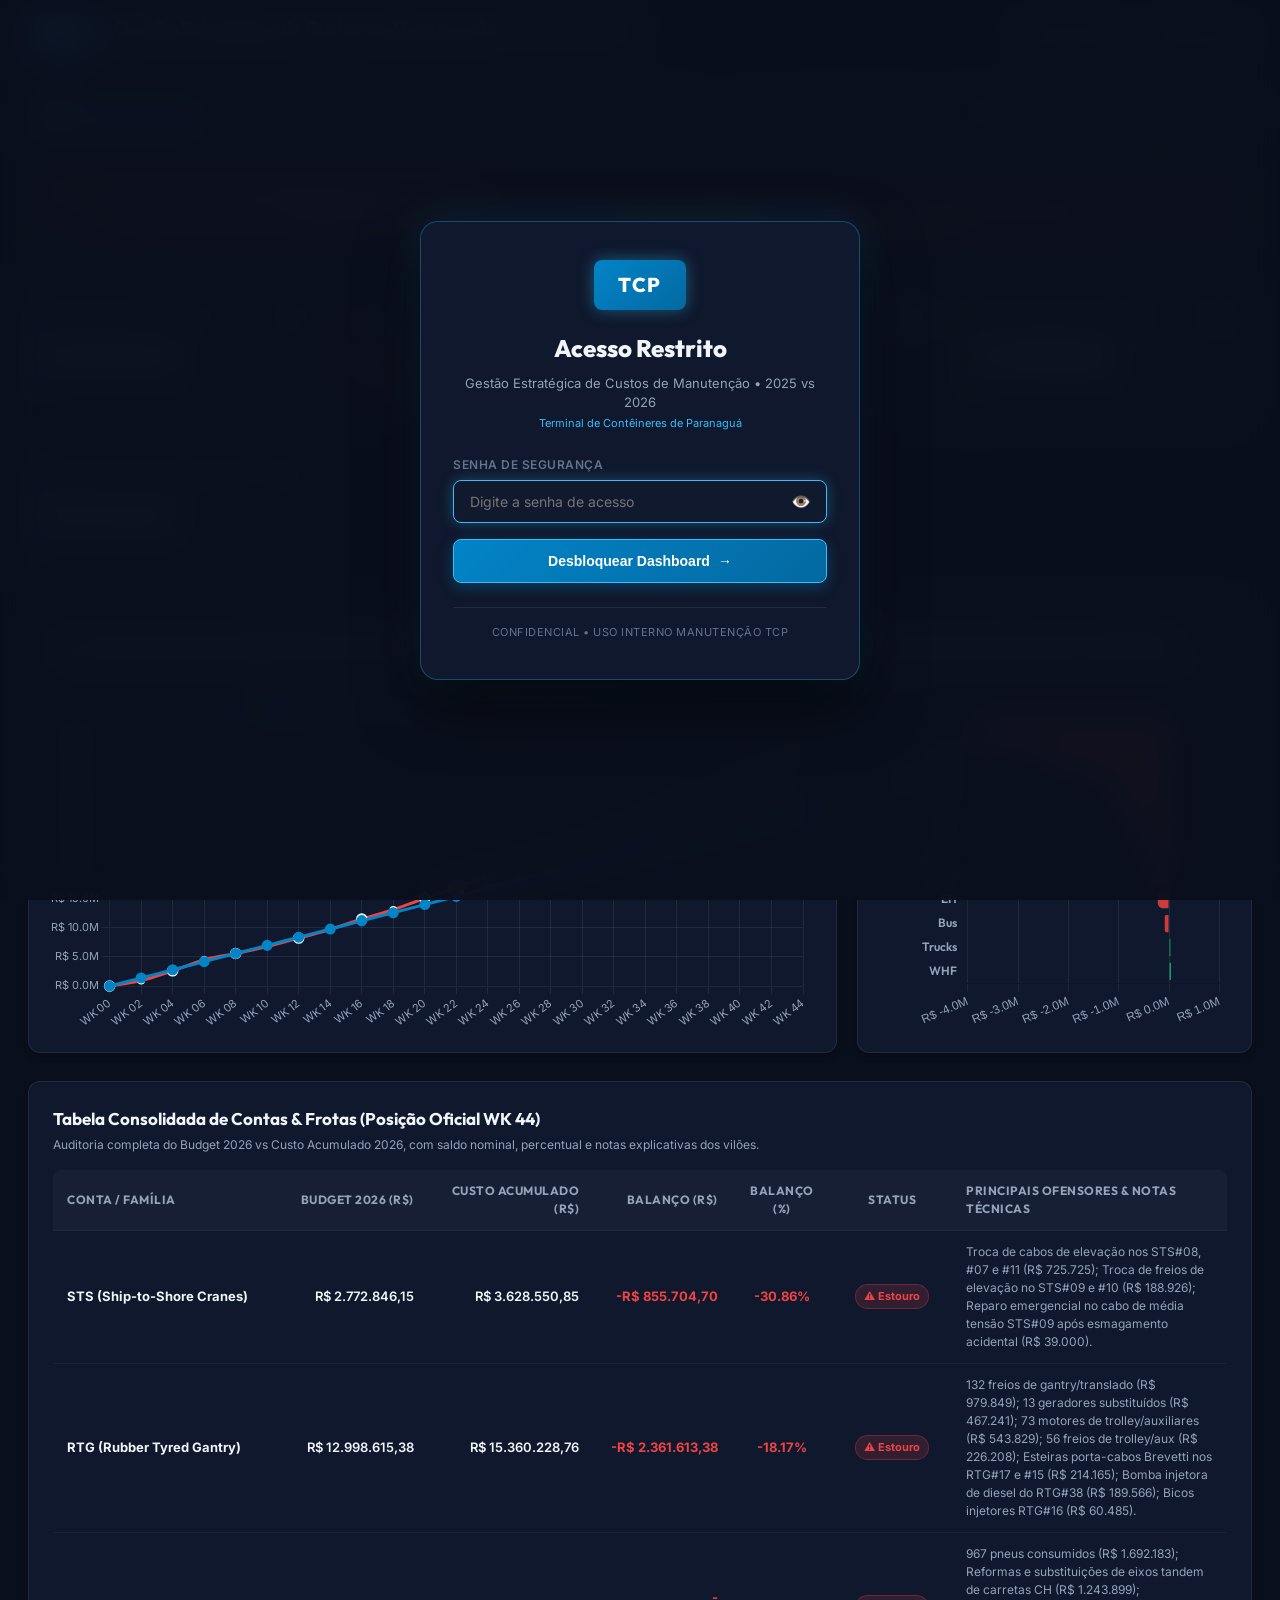
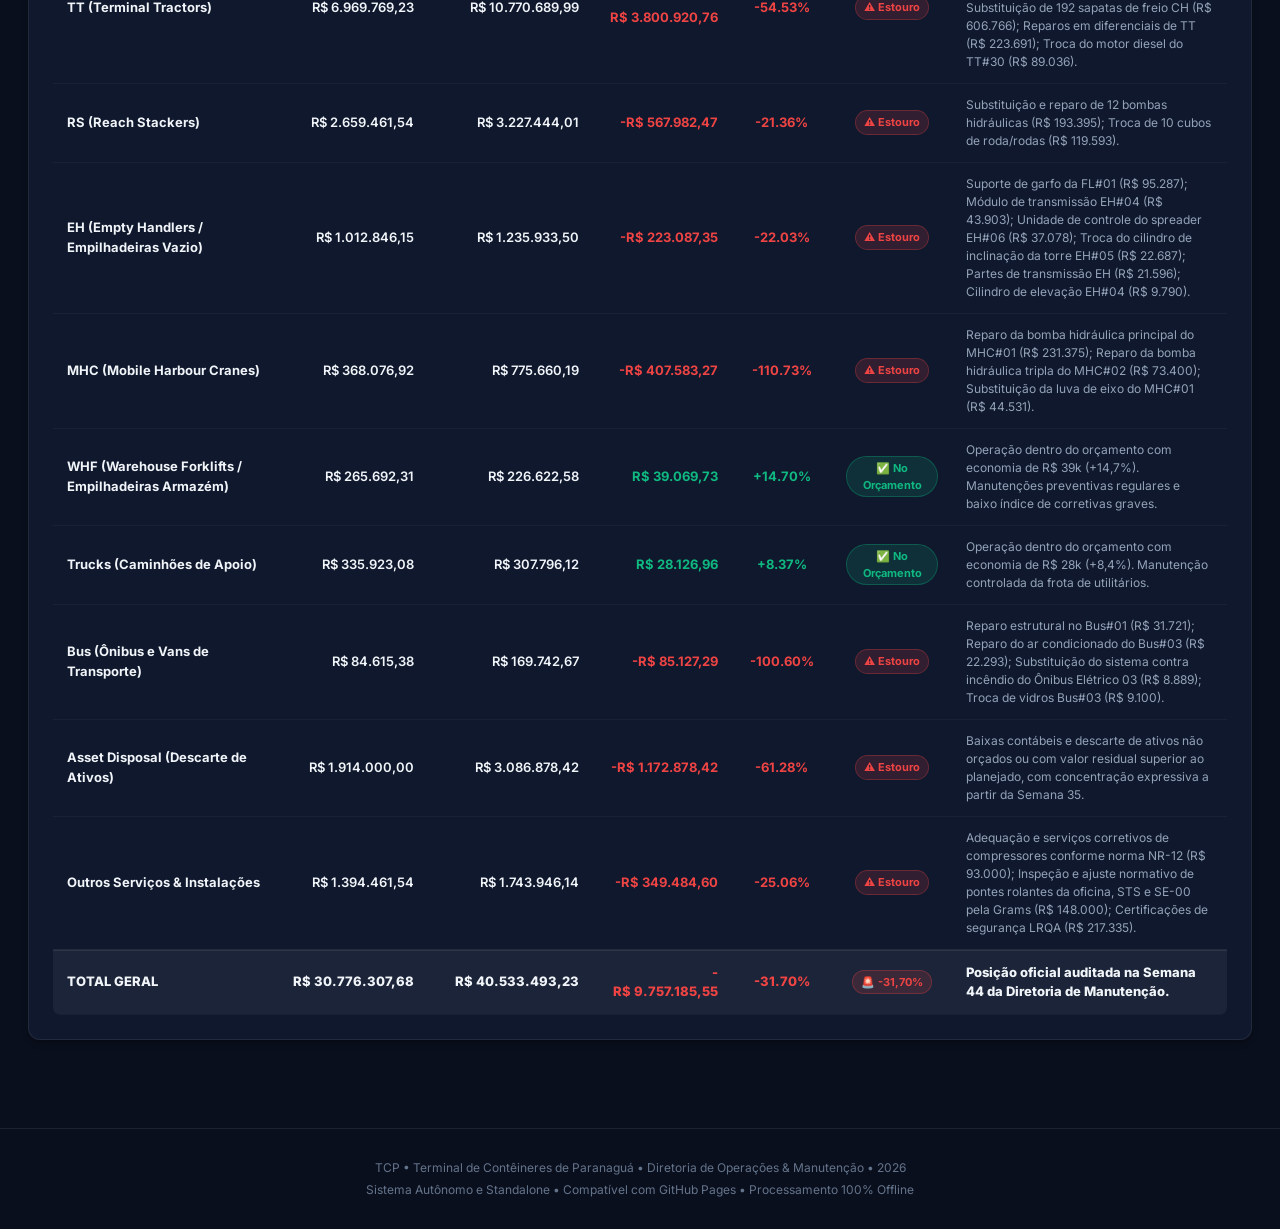
==== commit 4764d902: "feat: atualizacao da base de dados com Code e QTY real, novos filtros e backup v1" ====
--- a/index.html
+++ b/index.html
@@ -617,13 +617,15 @@
           <table class="data-table">
             <thead>
               <tr>
-                <th>Descrição do Material / Peça</th>
+                <th style="min-width: 100px;">Código</th>
+                <th>Descrição do Material / Peça SD3</th>
+                <th>Subgrupo (Sistema)</th>
                 <th>Família</th>
-                <th class="text-right">Preço Médio 2025</th>
-                <th class="text-right">Preço Médio 2026</th>
+                <th class="text-right">Preço Unit. 2025</th>
+                <th class="text-right">Preço Unit. 2026</th>
                 <th class="text-center">Variação Preço (%)</th>
-                <th class="text-right">Consumo 2025</th>
-                <th class="text-right">Consumo 2026</th>
+                <th class="text-right">Qtd 2025</th>
+                <th class="text-right">Qtd 2026</th>
                 <th class="text-right">Impacto Preço (R$)</th>
                 <th class="text-right">Total Gasto 2026 (R$)</th>
               </tr>
@@ -639,11 +641,13 @@
           <table class="data-table">
             <thead>
               <tr>
+                <th style="min-width: 100px;">Código</th>
                 <th>Descrição do Material Novo em 2026</th>
+                <th>Subgrupo (Sistema)</th>
                 <th>Família</th>
                 <th>Fornecedor Principal</th>
-                <th class="text-right">Preço Médio Unitário</th>
-                <th class="text-center">Qtd Lançamentos</th>
+                <th class="text-right">Preço Unit. Médio</th>
+                <th class="text-center">Qtd Consumida</th>
                 <th class="text-right">Total Gasto em 2026 (R$)</th>
               </tr>
             </thead>
@@ -658,11 +662,12 @@
           <table class="data-table">
             <thead>
               <tr>
+                <th style="min-width: 100px;">Código</th>
                 <th>Descrição do Material Consumido apenas em 2025</th>
                 <th>Família</th>
                 <th>Fornecedor Principal</th>
-                <th class="text-right">Preço Médio 2025</th>
-                <th class="text-center">Qtd Lançamentos 2025</th>
+                <th class="text-right">Preço Unit. 2025</th>
+                <th class="text-center">Qtd Consumida 2025</th>
                 <th class="text-right">Total Gasto em 2025 (R$)</th>
               </tr>
             </thead>
@@ -699,10 +704,17 @@
         <div class="table-controls">
           <div class="search-input-wrapper">
             <span class="search-icon">🔍</span>
-            <input type="text" id="filtro-busca-tabela" class="search-input" placeholder="Buscar por peça, fornecedor, histórico, nota..." oninput="handleTableSearch(this.value)">
+            <input type="text" id="filtro-busca-tabela" class="search-input" placeholder="Buscar por código (ex: CT2185), descrição, peça, fornecedor, nota..." oninput="handleTableSearch(this.value)">
           </div>
 
           <div style="display: flex; gap: 10px; align-items: center; flex-wrap: wrap;">
+            <label class="filter-label" for="filtro-tipo-select">Tipo:</label>
+            <select id="filtro-tipo-select" class="select-control" onchange="handleTypeFilter(this.value)">
+              <option value="TODOS">Todos (Peças & Serviços)</option>
+              <option value="Materials">📦 Materiais (Peças)</option>
+              <option value="Services">🛠️ Serviços</option>
+            </select>
+
             <label class="filter-label" for="filtro-familia-select">Frota:</label>
             <select id="filtro-familia-select" class="select-control" onchange="handleFamilyFilter(this.value)">
               <option value="TODAS">Todas as Frotas</option>
@@ -721,9 +733,9 @@
 
             <label class="filter-label" for="filtro-periodo-select">Período:</label>
             <select id="filtro-periodo-select" class="select-control" onchange="handlePeriodFilter(this.value)">
-              <option value="TODAS">Ano Completo (W01 a W44)</option>
+              <option value="TODAS">Ano Completo (W01 a W45)</option>
               <option value="PRE_WK22">Pré-Inflexão (W01 a W21)</option>
-              <option value="POS_WK22">Pós-Inflexão (W22 a W44)</option>
+              <option value="POS_WK22">Pós-Inflexão (W22 a W45)</option>
             </select>
 
             <button class="btn-action" onclick="exportToExcel()">
@@ -738,11 +750,16 @@
               <tr>
                 <th onclick="sortTable('d')">Data ↕</th>
                 <th onclick="sortTable('w')" class="text-center">Semana ↕</th>
+                <th onclick="sortTable('t')">Tipo ↕</th>
+                <th onclick="sortTable('c')">Código ↕</th>
                 <th onclick="sortTable('f')">Família ↕</th>
                 <th onclick="sortTable('i')">Máquina / Item ↕</th>
                 <th onclick="sortTable('m')">Descrição do Material / Serviço ↕</th>
+                <th onclick="sortTable('g')">Subgrupo (Sistema) ↕</th>
+                <th onclick="sortTable('q')" class="text-right">Qtd ↕</th>
+                <th onclick="sortTable('u')" class="text-right">Preço Unit. (R$) ↕</th>
+                <th onclick="sortTable('v')" class="text-right">Valor Total (R$) ↕</th>
                 <th onclick="sortTable('s')">Fornecedor ↕</th>
-                <th onclick="sortTable('v')" class="text-right">Valor (R$) ↕</th>
                 <th>Histórico / Pedido (PC)</th>
               </tr>
             </thead>
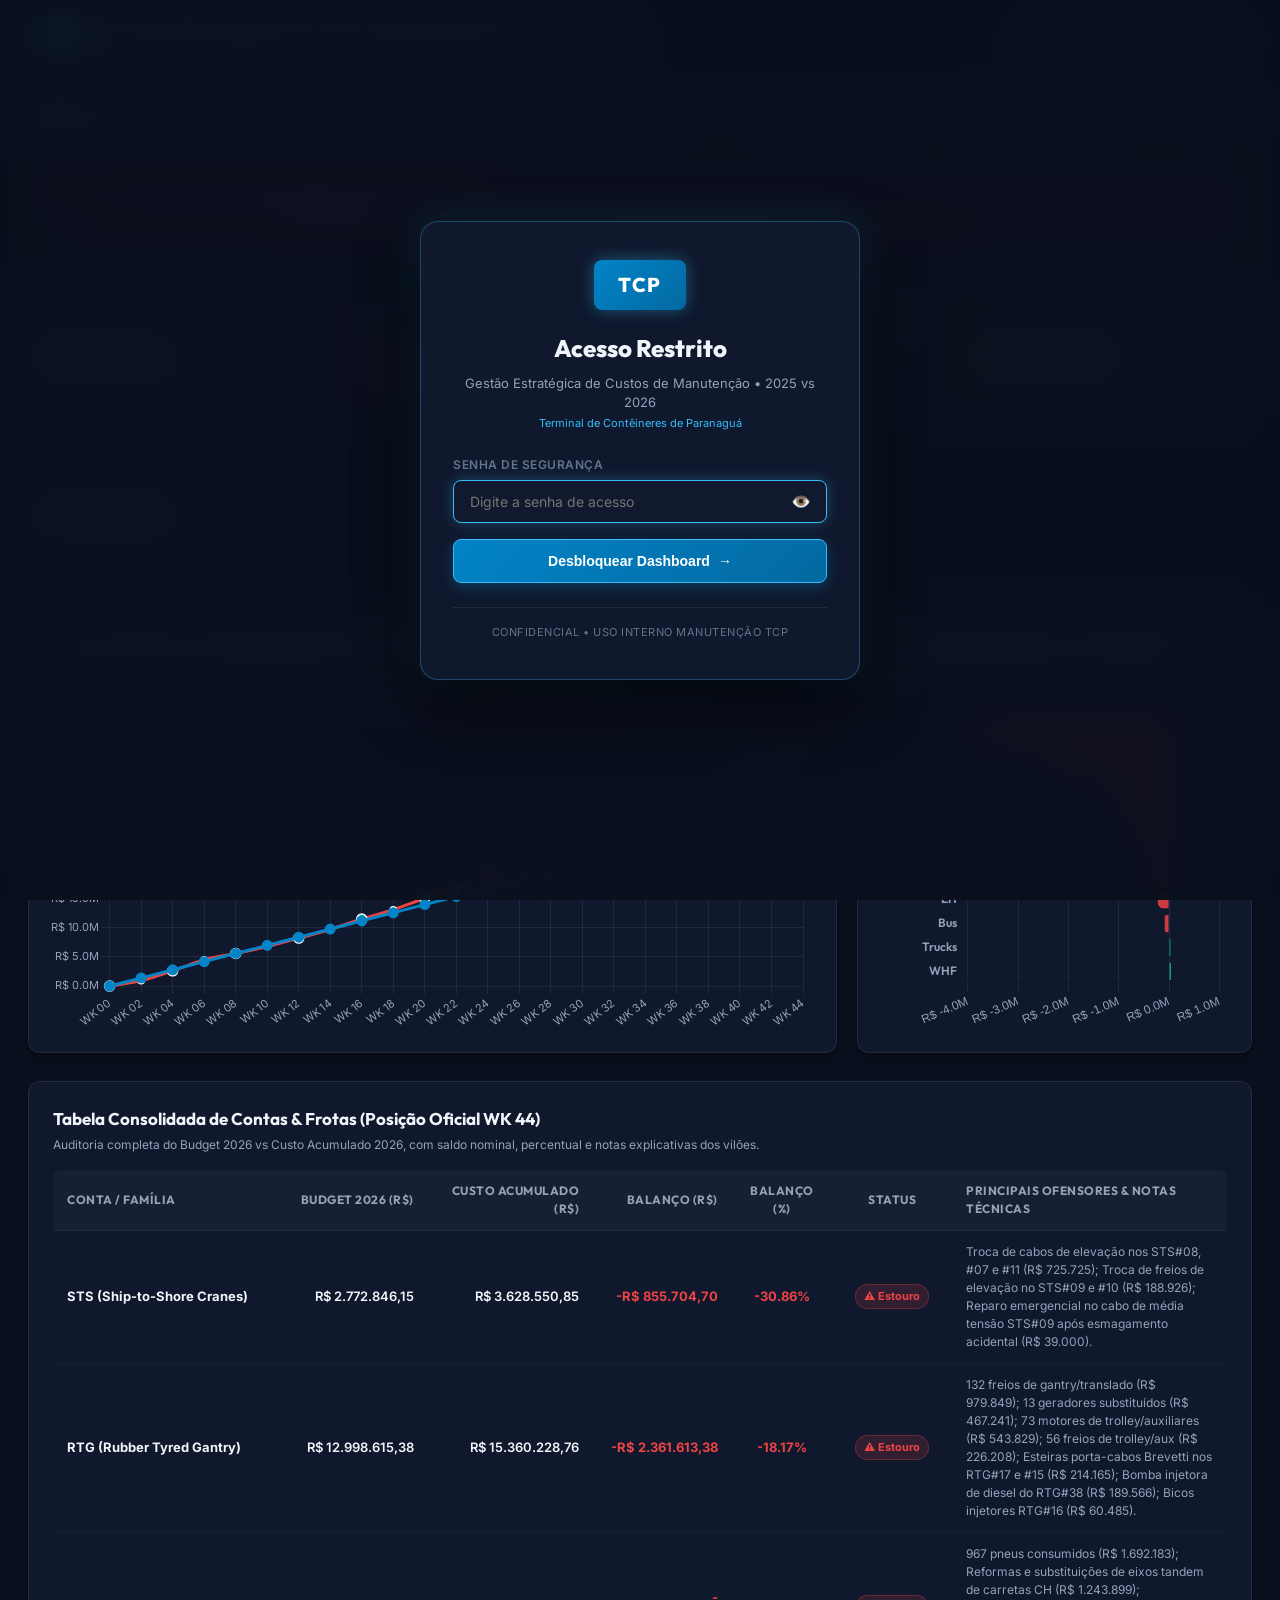
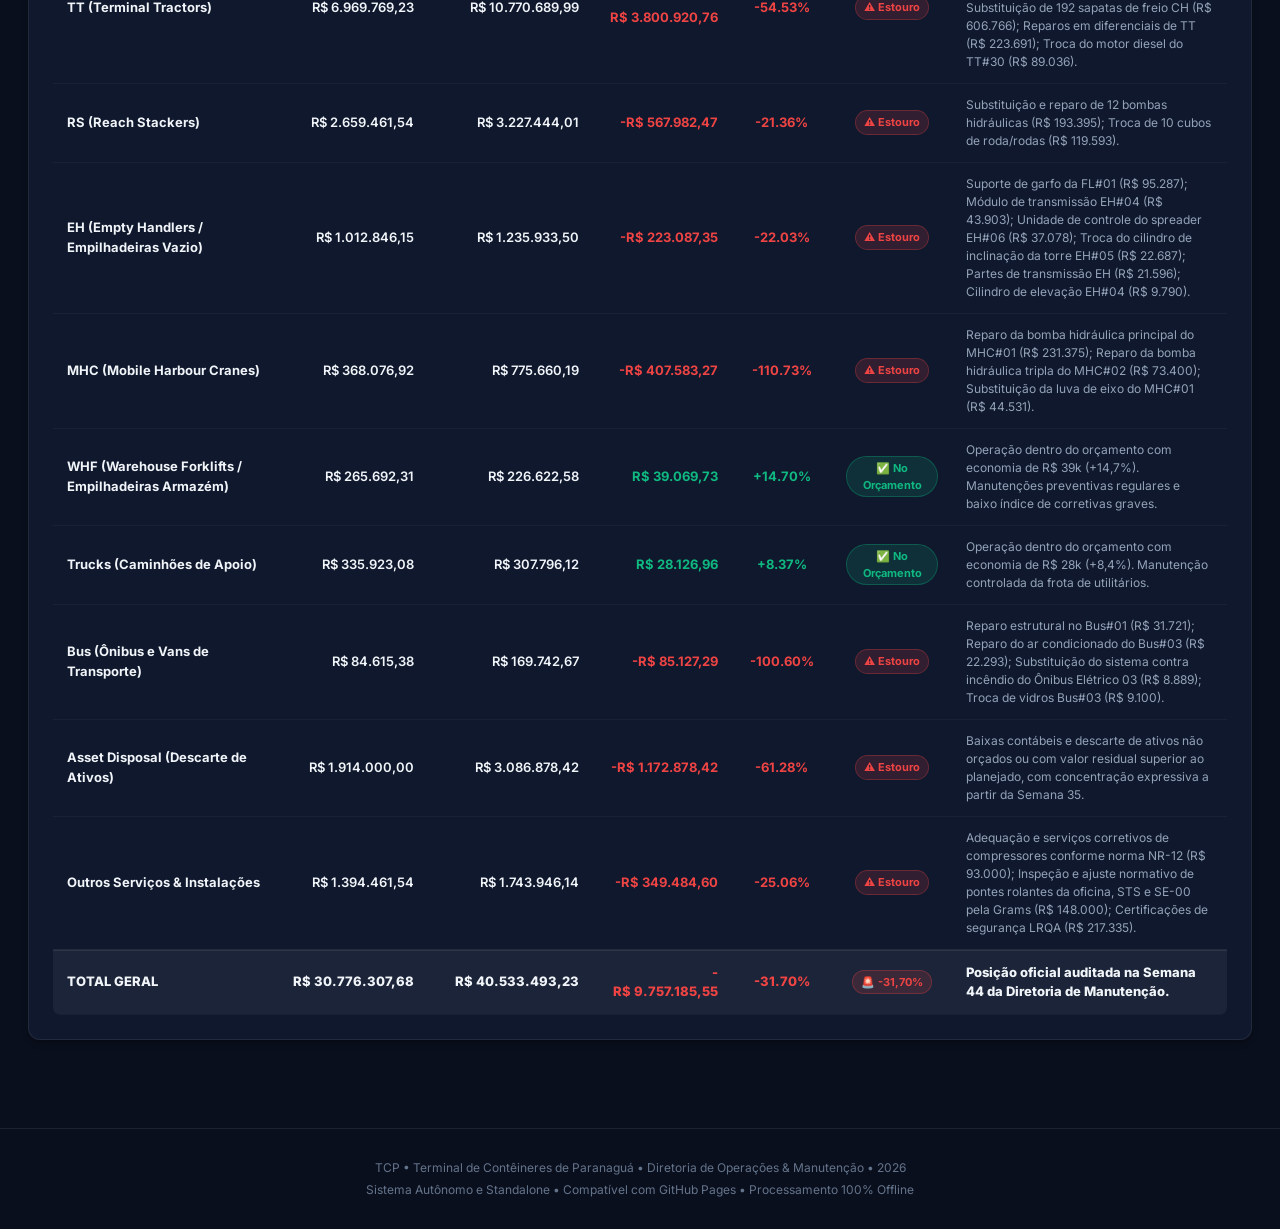
==== commit c6c94dbc: "feat: ajuste do marco de inflexao para WK24 (Pre-WK24 vs Pos-WK24) em todas as analises" ====
--- a/index.html
+++ b/index.html
@@ -82,7 +82,7 @@
     <nav class="nav-tabs">
       <button class="tab-btn active" id="tab-nav-visao-geral" onclick="switchTab('visao-geral')">📊 Visão Geral Executiva</button>
       <button class="tab-btn" id="tab-nav-frotas-analise" onclick="switchTab('frotas-analise')">🚜 Análise Semanal por Frota (W01 a W44)</button>
-      <button class="tab-btn" id="tab-nav-diagnostico-wk22" onclick="switchTab('diagnostico-wk22')">🚨 Inflexão Geral (WK 22)</button>
+      <button class="tab-btn" id="tab-nav-diagnostico-wk22" onclick="switchTab('diagnostico-wk22')">🚨 Inflexão Geral (WK 24)</button>
       <button class="tab-btn" id="tab-nav-comparativo-anos" onclick="switchTab('comparativo-anos')">⚖️ Comparativo 2025 vs 2026</button>
       <button class="tab-btn" id="tab-nav-deep-dive-frotas" onclick="switchTab('deep-dive-frotas')">📋 Todas as Frotas (Resumo)</button>
       <button class="tab-btn" id="tab-nav-tabela-analitica" onclick="switchTab('tabela-analitica')">🔍 Base Transacional & Exportação</button>
@@ -99,8 +99,8 @@
       <div class="alert-box alert-danger">
         <div class="alert-icon">⚠️</div>
         <div class="alert-content">
-          <h4>Alerta Orçamentário da Manutenção na Semana 44 (YTW)</h4>
-          <p>O custo acumulado total atingiu <strong>R$ 40.533.493,23</strong> frente a um orçamento planejado de <strong>R$ 30.776.307,69</strong>, gerando um desvio negativo de <strong>-R$ 9.757.185,54 (-31,70%)</strong>. A aceleração crítica teve início exato a partir da <strong>Semana 22</strong>, impulsionada pelas frotas de <strong>TT (-R$ 3,80M)</strong>, <strong>RTG (-R$ 2,36M)</strong> e <strong>Asset Disposal (-R$ 1,17M)</strong>.</p>
+          <h4>Alerta Orçamentário da Manutenção na Semana 45 (YTW)</h4>
+          <p>O custo acumulado total atingiu <strong>R$ 40.533.493,23</strong> frente a um orçamento planejado de <strong>R$ 30.776.307,69</strong>, gerando um desvio negativo de <strong>-R$ 9.757.185,54 (-31,70%)</strong>. A aceleração crítica teve início exato a partir da <strong>Semana 24</strong>, impulsionada pelas frotas de <strong>TT (-R$ 3,80M)</strong>, <strong>RTG (-R$ 2,36M)</strong> e <strong>Asset Disposal (-R$ 1,17M)</strong>.</p>
         </div>
       </div>
 
@@ -160,7 +160,7 @@
           <div class="chart-header">
             <div class="chart-title">
               <h3>Curva S de Custos Acumulados (WK 0 a WK 44)</h3>
-              <p>Comparação direta entre o Orçamento Planejado (Forecast) e o Custo Real executado, com destaque na Inflexão da WK 22.</p>
+              <p>Comparação direta entre o Orçamento Planejado (Forecast) e o Custo Real executado, com destaque na Inflexão da WK 24.</p>
             </div>
           </div>
           <div class="chart-wrapper">
@@ -218,11 +218,11 @@
       <div class="fleet-selector-bar">
         <span class="fleet-selector-label">Selecione a Frota:</span>
         <button class="fleet-pill-btn active" id="pill-fleet-RESUMO" onclick="selectFleetView('RESUMO')">📋 🔍 Resumo Geral das Frotas (W01 a W44)</button>
-        <button class="fleet-pill-btn" id="pill-fleet-TT" onclick="selectFleetView('TT')">🚛 TT (Terminal Tractors)</button>
-        <button class="fleet-pill-btn" id="pill-fleet-RTG" onclick="selectFleetView('RTG')">🏗️ RTG (Transtêineres)</button>
+        <button class="fleet-pill-btn" id="pill-fleet-TT" onclick="selectFleetView('TT')">🚛 TT (Terminal Tractor)</button>
+        <button class="fleet-pill-btn" id="pill-fleet-RTG" onclick="selectFleetView('RTG')">🏗️ RTG (TRANSTAINERS)</button>
         <button class="fleet-pill-btn" id="pill-fleet-STS" onclick="selectFleetView('STS')">⚓ STS (Ship-to-Shore)</button>
-        <button class="fleet-pill-btn" id="pill-fleet-RS" onclick="selectFleetView('RS')">🚜 RS (Reach Stackers)</button>
-        <button class="fleet-pill-btn" id="pill-fleet-EH" onclick="selectFleetView('EH')">📦 EH (Empilhadeiras Vazio)</button>
+        <button class="fleet-pill-btn" id="pill-fleet-RS" onclick="selectFleetView('RS')">🚜 RS (REACH STACKERS)</button>
+        <button class="fleet-pill-btn" id="pill-fleet-EH" onclick="selectFleetView('EH')">📦 EH (EMPILHADEIRAS VAZIO)</button>
         <button class="fleet-pill-btn" id="pill-fleet-MHC" onclick="selectFleetView('MHC')">🏗️ MHC (Guindastes Móveis)</button>
       </div>
 
@@ -232,8 +232,8 @@
         <div class="alert-box alert-info">
           <div class="alert-icon">🔍</div>
           <div class="alert-content">
-            <h4>🔍 Resumo dos Resultados Semanais por Frota (W01 a W44)</h4>
-            <p>Quadro executivo comparativo do desempenho orçamentário e queima de caixa de todas as frotas da TCP (TT, RTG, STS, RS, EH e MHC). Acompanhe a aceleração da queima semanal (R$/sem) após o ponto de inflexão da Semana 22 e o diagnóstico das peças e serviços ofensores.</p>
+            <h4>🔍 Resumo dos Resultados Semanais por Frota (W01 a W45)</h4>
+            <p>Quadro executivo comparativo do desempenho orçamentário e queima de caixa de todas as frotas da TCP (TT, RTG, STS, RS, EH e MHC). Acompanhe a aceleração da queima semanal (R$/sem) após o ponto de inflexão da Semana 24 e o diagnóstico das peças e serviços ofensores.</p>
           </div>
         </div>
 
@@ -246,7 +246,7 @@
         <div class="glass-panel" style="padding: 24px; margin-bottom: 28px;">
           <div class="chart-header">
             <div class="chart-title">
-              <h3>🔍 Resumo dos Resultados Semanais por Frota (W01 a W44)</h3>
+              <h3>🔍 Resumo dos Resultados Semanais por Frota (W01 a W45)</h3>
               <p>Visão consolidada semana a semana de todas as 6 frotas operacionais. Clique no botão de detalhes ou na linha para abrir a análise técnica da frota.</p>
             </div>
           </div>
@@ -260,8 +260,8 @@
                   <th class="text-right">Budget YTD</th>
                   <th class="text-right">Balanço (R$)</th>
                   <th class="text-center">Balanço (%)</th>
-                  <th class="text-right">Ritmo Pré-WK22</th>
-                  <th class="text-right">Ritmo Pós-WK22</th>
+                  <th class="text-right">Ritmo Pré-WK24</th>
+                  <th class="text-right">Ritmo Pós-WK24</th>
                   <th class="text-center">Aceleração</th>
                   <th>Principais Vilões Identificados</th>
                   <th class="text-center">Ação</th>
@@ -280,11 +280,11 @@
           <div class="glass-panel chart-card col-12">
             <div class="chart-header">
               <div class="chart-title">
-                <h3>Comparativo da Evolução Semanal de Todas as Frotas (W01 a W44)</h3>
-                <p>Curvas de custo semanal para as 6 frotas operacionais da TCP. O traço vertical tracejado marca o início da aceleração na Semana 22.</p>
+                <h3>Comparativo da Evolução Semanal de Todas as Frotas (W01 a W45)</h3>
+                <p>Curvas de custo semanal para as 6 frotas operacionais da TCP. O traço vertical tracejado marca o início da aceleração na Semana 24.</p>
               </div>
               <div>
-                <span class="kpi-badge" style="background: rgba(239, 68, 68, 0.2); color: var(--accent-red);">📌 WK 22: Ponto de Inflexão Global</span>
+                <span class="kpi-badge" style="background: rgba(239, 68, 68, 0.2); color: var(--accent-red);">📌 WK 24: Ponto de Inflexão Global</span>
               </div>
             </div>
             <div class="chart-wrapper" style="min-height: 380px;">
@@ -296,8 +296,8 @@
           <div class="glass-panel chart-card col-12">
             <div class="chart-header">
               <div class="chart-title">
-                <h3>Ritmo Médio Semanal por Frota: Pré-WK22 vs Pós-WK22 (R$/semana)</h3>
-                <p>Queima média semanal comparando o período estável (W01-W21) contra o período de aceleração e reformas (W22-W44).</p>
+                <h3>Ritmo Médio Semanal por Frota: Pré-WK24 vs Pós-WK24 (R$/semana)</h3>
+                <p>Queima média semanal comparando o período estável (W01-W23) contra o período de aceleração e reformas (W24-W45).</p>
               </div>
             </div>
             <div class="chart-wrapper" style="min-height: 350px;">
@@ -342,12 +342,12 @@
           <div class="glass-panel chart-card col-12">
             <div class="chart-header">
               <div class="chart-title">
-                <h3 id="fleet-chart1-title">Evolução Semanal de Gastos (W01 a W44)</h3>
-                <p id="fleet-chart1-sub">Barras Azuis = Pré-Inflexão (W01-W21) | Barras Vermelhas = Pós-Inflexão (W22-W44). Linhas tracejadas indicam a média semanal de cada período.</p>
+                <h3 id="fleet-chart1-title">Evolução Semanal de Gastos (W01 a W45)</h3>
+                <p id="fleet-chart1-sub">Barras Azuis = Pré-Inflexão (W01-W23) | Barras Vermelhas = Pós-Inflexão (W24-W45). Linhas tracejadas indicam a média semanal de cada período.</p>
               </div>
               <div style="display: flex; gap: 8px;">
-                <span class="kpi-badge" style="background: rgba(56, 189, 248, 0.2); color: var(--brand-cyan);">■ W01-W21 (Pré-WK22)</span>
-                <span class="kpi-badge" style="background: rgba(239, 68, 68, 0.2); color: var(--accent-red);">■ W22-W44 (Pós-WK22)</span>
+                <span class="kpi-badge" style="background: rgba(56, 189, 248, 0.2); color: var(--brand-cyan);">■ W01-W23 (Pré-WK24)</span>
+                <span class="kpi-badge" style="background: rgba(239, 68, 68, 0.2); color: var(--accent-red);">■ W24-W45 (Pós-WK24)</span>
               </div>
             </div>
             <div class="chart-wrapper" style="min-height: 360px;">
@@ -373,13 +373,13 @@
         <div class="glass-panel" style="padding: 24px; margin-bottom: 28px;">
           <div class="table-controls">
             <div>
-              <h3 style="font-size: 18px; font-weight: 700;" id="fleet-table-title">Tabela Semana a Semana da Frota (W01 a W44)</h3>
+              <h3 style="font-size: 18px; font-weight: 700;" id="fleet-table-title">Tabela Semana a Semana da Frota (W01 a W45)</h3>
               <p style="font-size: 12px; color: var(--text-muted);">Visualize todos os valores divididos por componente e o principal evento/máquina de manutenção de cada semana.</p>
             </div>
             <div style="display: flex; gap: 8px;">
-              <button class="btn-filter-quick active" id="btn-fleet-filter-all" onclick="filterFleetTable('TODAS')">Todas as Semanas (W01-W44)</button>
-              <button class="btn-filter-quick" id="btn-fleet-filter-pre" onclick="filterFleetTable('PRE')">W00 a W21 (Pré-Inflexão)</button>
-              <button class="btn-filter-quick" id="btn-fleet-filter-pos" onclick="filterFleetTable('POS')">W22 a W44 (Pós-Inflexão)</button>
+              <button class="btn-filter-quick active" id="btn-fleet-filter-all" onclick="filterFleetTable('TODAS')">Todas as Semanas (W01-W45)</button>
+              <button class="btn-filter-quick" id="btn-fleet-filter-pre" onclick="filterFleetTable('PRE')">W01 a W23 (Pré-Inflexão)</button>
+              <button class="btn-filter-quick" id="btn-fleet-filter-pos" onclick="filterFleetTable('POS')">W24 a W45 (Pós-Inflexão)</button>
             </div>
           </div>
           <div class="table-responsive">
@@ -398,8 +398,8 @@
         <div class="glass-panel" style="padding: 24px; margin-bottom: 28px;">
           <div class="chart-header">
             <div class="chart-title">
-              <h3 id="fleet-mach-title">Ranking das Máquinas Mais Custosas da Frota (Pré vs Pós-WK 22)</h3>
-              <p>Valores gastos em cada equipamento específico antes e depois da Semana 22.</p>
+              <h3 id="fleet-mach-title">Ranking das Máquinas Mais Custosas da Frota (Pré vs Pós-WK 24)</h3>
+              <p>Valores gastos em cada equipamento específico antes e depois da Semana 24.</p>
             </div>
           </div>
           <div class="table-responsive">
@@ -407,11 +407,11 @@
               <thead>
                 <tr>
                   <th style="min-width: 140px;">Equipamento / Máquina</th>
-                  <th class="text-right" style="min-width: 130px;">Gasto Pré-WK22<br><span style="font-size: 11px; font-weight: normal; color: var(--text-muted);">(W01 a W21)</span></th>
-                  <th style="min-width: 280px;">📦 Top 3 Peças/Serviços Pré-WK22<br><span style="font-size: 11px; font-weight: normal; color: var(--text-muted);">(Qtd • Peça • Valor)</span></th>
-                  <th class="text-right" style="min-width: 130px;">Gasto Pós-WK22<br><span style="font-size: 11px; font-weight: normal; color: var(--text-muted);">(W22 a W44)</span></th>
-                  <th style="min-width: 280px;">🚨 Top 3 Peças/Serviços Pós-WK22<br><span style="font-size: 11px; font-weight: normal; color: var(--text-muted);">(Qtd • Peça • Valor)</span></th>
-                  <th class="text-right" style="min-width: 140px;">Total Acumulado<br><span style="font-size: 11px; font-weight: normal; color: var(--text-muted);">(W44)</span></th>
+                  <th class="text-right" style="min-width: 130px;">Gasto Pré-WK24<br><span style="font-size: 11px; font-weight: normal; color: var(--text-muted);">(W01 a W23)</span></th>
+                  <th style="min-width: 280px;">📦 Top 3 Peças/Serviços Pré-WK24<br><span style="font-size: 11px; font-weight: normal; color: var(--text-muted);">(Qtd • Peça • Valor)</span></th>
+                  <th class="text-right" style="min-width: 130px;">Gasto Pós-WK24<br><span style="font-size: 11px; font-weight: normal; color: var(--text-muted);">(W24 a W45)</span></th>
+                  <th style="min-width: 280px;">🚨 Top 3 Peças/Serviços Pós-WK24<br><span style="font-size: 11px; font-weight: normal; color: var(--text-muted);">(Qtd • Peça • Valor)</span></th>
+                  <th class="text-right" style="min-width: 140px;">Total Acumulado<br><span style="font-size: 11px; font-weight: normal; color: var(--text-muted);">(W45)</span></th>
                 </tr>
               </thead>
               <tbody id="tbody-frota-maquinas">
@@ -424,22 +424,31 @@
 
     </section>
 
-    <!-- ==================== TAB 3: DIAGNÓSTICO DA INFLEXÃO WK 22 ==================== -->
+    <!-- ==================== TAB 3: DIAGNÓSTICO DA INFLEXÃO WK 24 ==================== -->
     <section id="tab-diagnostico-wk22" class="tab-section">
       
       <div class="alert-box alert-info">
         <div class="alert-icon">🔎</div>
         <div class="alert-content">
-          <h4>Por que o gráfico empinou exatamente na Semana 22?</h4>
-          <p>Até a Semana 21, o custo acumulado caminhava próximo do orçamento (R$ 15,07M real vs R$ 13,98M meta), com gasto médio de <strong>R$ 645.333/semana</strong>. A partir da <strong>Semana 22</strong>, o gasto médio semanal disparou para <strong>R$ 1.189.812/semana (+84,4% de aumento)</strong>. Esse salto decorreu da confluência de 4 fatores estruturais simultâneos:</p>
-        </div>
-      </div>
-
-      <!-- 4 Pillars of the WK22 Surge -->
+          <h4>Por que o gráfico empinou a partir da Semana 24?</h4>
+          <p>Até a Semana 23, o custo semanal médio era de <strong>R$ 1.127.029/semana</strong> (R$ 25,92M acumulados). A partir da <strong>Semana 24</strong>, o gasto médio disparou para <strong>R$ 1.489.794/semana (+32,2% global)</strong>, puxado pela confluência de paradas corretivas e reformas em frotas críticas como <strong>TT (Terminal Tractor)</strong> (+71,8%), <strong>EH (EMPILHADEIRAS VAZIO)</strong> (+32,0%), <strong>STS</strong> (+28,7%), <strong>RS (REACH STACKERS)</strong> (+21,0%) e <strong>RTG (TRANSTAINERS)</strong> (+18,1%):</p>
+        </div>
+      </div>
+
+      <!-- 4 Pillars of the Surge -->
       <div class="kpi-grid" style="grid-template-columns: repeat(auto-fit, minmax(280px, 1fr));">
         <div class="glass-panel kpi-card negative">
           <div class="kpi-header">
-            <span class="kpi-title">1. Descarte de Ativos (Asset Disposal)</span>
+            <span class="kpi-title">1. Ciclo Concentrado de Pneus & Eixos TT</span>
+            <span class="kpi-icon">🚛</span>
+          </div>
+          <div class="kpi-value" style="color: var(--accent-red);">R$ 6,74 M</div>
+          <div class="kpi-sub">Salto de +71,8% pós-WK24 (967 pneus Michelin e eixos tandem CH).</div>
+        </div>
+
+        <div class="glass-panel kpi-card negative">
+          <div class="kpi-header">
+            <span class="kpi-title">2. Descarte de Ativos (Asset Disposal)</span>
             <span class="kpi-icon">🗑️</span>
           </div>
           <div class="kpi-value" style="color: var(--accent-red);">R$ 3,47 M</div>
@@ -448,20 +457,11 @@
 
         <div class="glass-panel kpi-card negative">
           <div class="kpi-header">
-            <span class="kpi-title">2. Ciclo Crítico de Pneus & Eixos TT</span>
-            <span class="kpi-icon">🚛</span>
-          </div>
-          <div class="kpi-value" style="color: var(--accent-red);">R$ 2,93 M</div>
-          <div class="kpi-sub">967 pneus (R$ 1,69M) e reformas de eixos tandem CH (R$ 1,24M) concentrados.</div>
-        </div>
-
-        <div class="glass-panel kpi-card negative">
-          <div class="kpi-header">
             <span class="kpi-title">3. Paradas Corretivas RTG</span>
             <span class="kpi-icon">🏗️</span>
           </div>
-          <div class="kpi-value" style="color: var(--accent-red);">R$ 2,13 M</div>
-          <div class="kpi-sub">132 freios de gantry (R$ 980k), 13 geradores (R$ 467k) e bombas injetoras.</div>
+          <div class="kpi-value" style="color: var(--accent-red);">R$ 8,25 M</div>
+          <div class="kpi-sub">Ritmo de R$ 375k/sem pós-WK24 (132 freios gantry, 13 geradores e bombas injetoras).</div>
         </div>
 
         <div class="glass-panel kpi-card negative">
@@ -469,18 +469,18 @@
             <span class="kpi-title">4. Cabos STS & Normativas NR-12</span>
             <span class="kpi-icon">⚓</span>
           </div>
-          <div class="kpi-value" style="color: var(--accent-red);">R$ 1,18 M</div>
+          <div class="kpi-value" style="color: var(--accent-red);">R$ 2,02 M</div>
           <div class="kpi-sub">Troca de cabos Bridon STS#08/#07/#11 (R$ 725k) e certificações LRQA (R$ 217k).</div>
         </div>
       </div>
 
-      <!-- Charts Row for WK22 -->
+      <!-- Charts Row for WK24 -->
       <div class="charts-grid">
         <div class="glass-panel chart-card col-6">
           <div class="chart-header">
             <div class="chart-title">
-              <h3>Média Semanal de Gasto: Antes vs Depois da WK 22 (R$/semana)</h3>
-              <p>Comparativo direto do ritmo de queima orçamentária por família antes (W01-W21) e depois (W22-W44).</p>
+              <h3>Média Semanal de Gasto: Antes vs Depois da WK 24 (R$/semana)</h3>
+              <p>Comparativo direto do ritmo de queima orçamentária por família antes (W01-W23) e depois (W24-W45).</p>
             </div>
           </div>
           <div class="chart-wrapper">
@@ -492,7 +492,7 @@
           <div class="chart-header">
             <div class="chart-title">
               <h3>Evolução das Maiores Despesas da Inflexão</h3>
-              <p>Top lançamentos de maior impacto financeiro contratados a partir da Semana 22.</p>
+              <p>Top lançamentos de maior impacto financeiro contratados a partir da Semana 24.</p>
             </div>
           </div>
           <div class="chart-wrapper">
@@ -505,7 +505,7 @@
       <div class="glass-panel" style="padding: 24px; margin-bottom: 28px;">
         <div class="chart-header">
           <div class="chart-title">
-            <h3>Quadro Comparativo de Aceleração por Família (Pré vs Pós-WK 22)</h3>
+            <h3>Quadro Comparativo de Aceleração por Família (Pré vs Pós-WK 24)</h3>
             <p>Variação percentual e nominal do gasto médio semanal que provocou o desvio da meta.</p>
           </div>
         </div>
@@ -514,9 +514,9 @@
             <thead>
               <tr>
                 <th>Família de Equipamento</th>
-                <th class="text-right">Total Pré-WK22 (W01-W21)</th>
+                <th class="text-right">Total Pré-WK24 (W01-W23)</th>
                 <th class="text-right">Média Semanal Pré (R$)</th>
-                <th class="text-right">Total Pós-WK22 (W22-W44)</th>
+                <th class="text-right">Total Pós-WK24 (W24-W45)</th>
                 <th class="text-right">Média Semanal Pós (R$)</th>
                 <th class="text-center">Aceleração (%)</th>
                 <th>Impacto no Desvio</th>
@@ -605,10 +605,35 @@
             <h3 style="font-size: 18px; font-weight: 700;">Detalhamento das Peças & Serviços (2025 vs 2026)</h3>
             <p style="font-size: 12px; color: var(--text-muted);">Alterne entre a tabela de inflação de preços e a lista de itens novos adquiridos em 2026.</p>
           </div>
-          <div style="display: flex; gap: 8px;">
-            <button class="btn-filter-quick active" id="btn-subtab-inflacao" onclick="switchItemSubTab('inflacao')">📈 Inflação de Itens Recorrentes</button>
-            <button class="btn-filter-quick" id="btn-subtab-novos" onclick="switchItemSubTab('novos')">🆕 807 Novos Itens em 2026</button>
-            <button class="btn-filter-quick" id="btn-subtab-descontinuados" onclick="switchItemSubTab('descontinuados')">📦 Itens Exclusivos de 2025</button>
+          <div style="display: flex; gap: 8px; flex-wrap: wrap;">
+            <button class="btn-filter-quick active" id="btn-subtab-inflacao" onclick="switchItemSubTab('inflacao')">📈 Inflação de Itens (1.911)</button>
+            <button class="btn-filter-quick" id="btn-subtab-novos" onclick="switchItemSubTab('novos')">🆕 890 Novos Itens 2026</button>
+            <button class="btn-filter-quick" id="btn-subtab-descontinuados" onclick="switchItemSubTab('descontinuados')">📦 1.071 Exclusivos 2025</button>
+          </div>
+        </div>
+
+        <!-- Search, Family Filter and Pagination Controls for Comparative Tables -->
+        <div class="table-controls" style="margin-bottom: 18px; display: flex; justify-content: space-between; align-items: center; flex-wrap: wrap; gap: 12px;">
+          <div style="display: flex; gap: 10px; align-items: center; flex: 1; max-width: 680px; flex-wrap: wrap;">
+            <div class="search-input-wrapper" style="flex: 1; min-width: 280px;">
+              <span class="search-icon">🔍</span>
+              <input type="text" id="filtro-busca-comparativo" class="search-input" placeholder="Pesquisar por Código (ex: LU1540, CT2185) ou Descrição da peça..." oninput="handleComparativoSearch(this.value)">
+            </div>
+            <div style="display: flex; align-items: center; gap: 6px;">
+              <label class="filter-label" for="filtro-familia-comparativo">Família:</label>
+              <select id="filtro-familia-comparativo" class="select-control" onchange="handleComparativoFamilyFilter(this.value)" style="min-width: 170px;">
+                <option value="TODAS">Todas as Famílias</option>
+                <!-- Populated dynamically via JS -->
+              </select>
+            </div>
+          </div>
+
+          <div style="display: flex; align-items: center; gap: 14px;">
+            <div id="comparativo-pagination-info" style="font-size: 13px; color: var(--text-muted); font-weight: 600;">Mostrando 1-50 de 1.911 itens</div>
+            <div class="pagination-btns">
+              <button class="page-btn" id="btn-comp-prev" onclick="prevCompPage()">Anterior</button>
+              <button class="page-btn" id="btn-comp-next" onclick="nextCompPage()">Próxima</button>
+            </div>
           </div>
         </div>
 
@@ -734,8 +759,8 @@
             <label class="filter-label" for="filtro-periodo-select">Período:</label>
             <select id="filtro-periodo-select" class="select-control" onchange="handlePeriodFilter(this.value)">
               <option value="TODAS">Ano Completo (W01 a W45)</option>
-              <option value="PRE_WK22">Pré-Inflexão (W01 a W21)</option>
-              <option value="POS_WK22">Pós-Inflexão (W22 a W45)</option>
+              <option value="PRE_WK24">Pré-Inflexão (W01 a W23)</option>
+              <option value="POS_WK24">Pós-Inflexão (W24 a W45)</option>
             </select>
 
             <button class="btn-action" onclick="exportToExcel()">
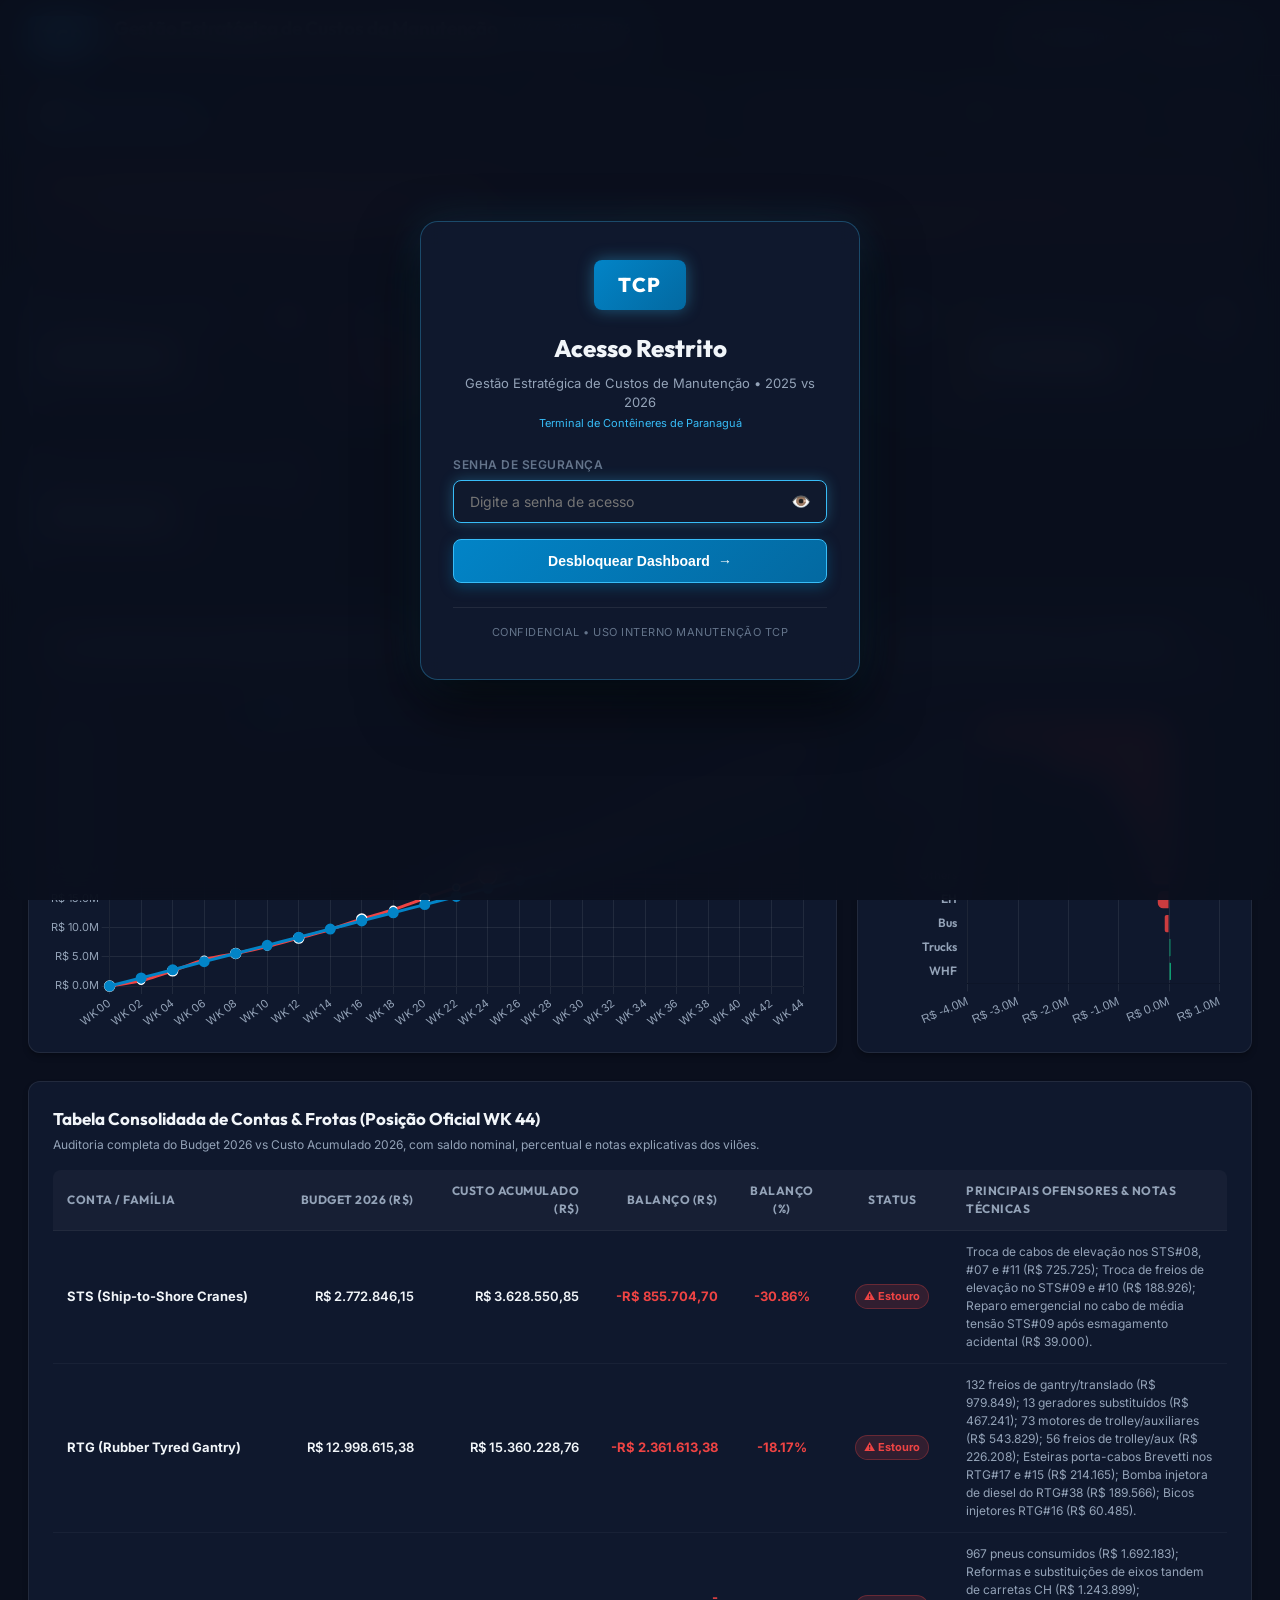
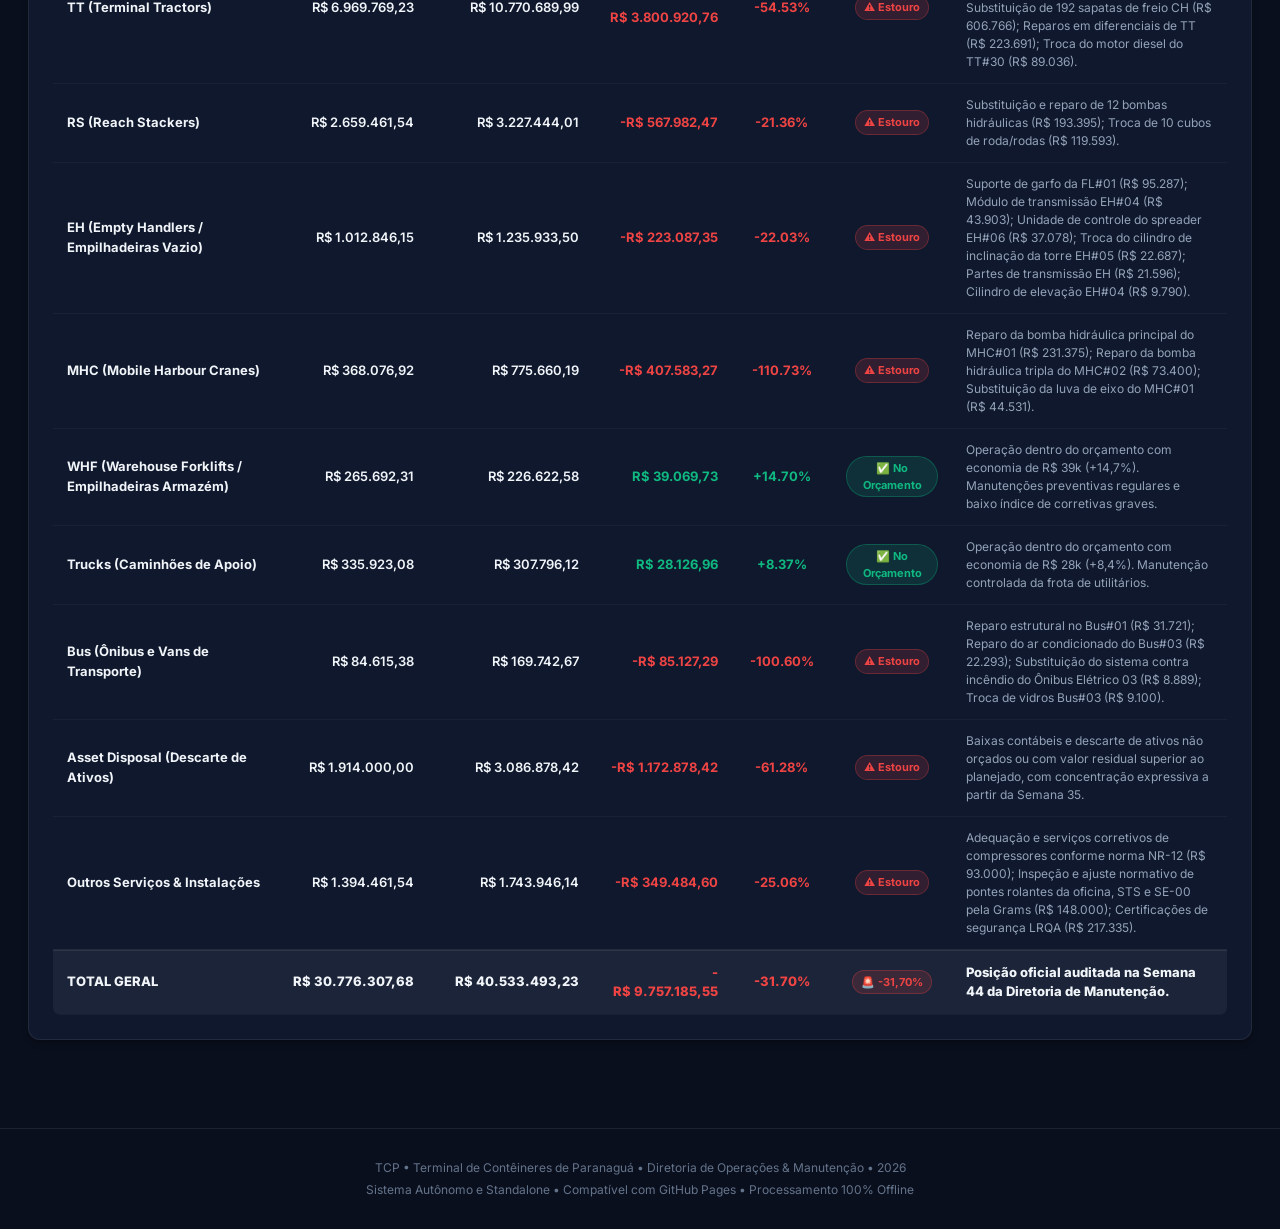
==== commit 780a9f85: "style: destaque visual de cores e legendas Pre-WK24 (Azul W01-W23) e Pos-WK24 (Vermelho W24-W44)" ====
--- a/index.html
+++ b/index.html
@@ -297,7 +297,7 @@
             <div class="chart-header">
               <div class="chart-title">
                 <h3>Ritmo Médio Semanal por Frota: Pré-WK24 vs Pós-WK24 (R$/semana)</h3>
-                <p>Queima média semanal comparando o período estável (W01-W23) contra o período de aceleração e reformas (W24-W45).</p>
+                <p><span style="color: #0284c7; font-weight: 700;">■ Barras Azuis = Pré-Inflexão (W01-W23)</span> | <span style="color: #ef4444; font-weight: 700;">■ Barras Vermelhas = Pós-Inflexão (W24-W44)</span>. Queima média semanal comparativa.</p>
               </div>
             </div>
             <div class="chart-wrapper" style="min-height: 350px;">
@@ -342,12 +342,15 @@
           <div class="glass-panel chart-card col-12">
             <div class="chart-header">
               <div class="chart-title">
-                <h3 id="fleet-chart1-title">Evolução Semanal de Gastos (W01 a W45)</h3>
-                <p id="fleet-chart1-sub">Barras Azuis = Pré-Inflexão (W01-W23) | Barras Vermelhas = Pós-Inflexão (W24-W45). Linhas tracejadas indicam a média semanal de cada período.</p>
+                <h3 id="fleet-chart1-title">Evolução Semanal de Gastos (W01 a W44)</h3>
+                <p id="fleet-chart1-sub">
+                  <span style="color: #0284c7; font-weight: 700;">■ Barras Azuis = Pré-Inflexão (W01-W23)</span> | 
+                  <span style="color: #ef4444; font-weight: 700;">■ Barras Vermelhas = Pós-Inflexão (W24-W44)</span>. Linhas tracejadas indicam a média semanal de cada período.
+                </p>
               </div>
               <div style="display: flex; gap: 8px;">
-                <span class="kpi-badge" style="background: rgba(56, 189, 248, 0.2); color: var(--brand-cyan);">■ W01-W23 (Pré-WK24)</span>
-                <span class="kpi-badge" style="background: rgba(239, 68, 68, 0.2); color: var(--accent-red);">■ W24-W45 (Pós-WK24)</span>
+                <span class="kpi-badge" style="background: rgba(2, 132, 199, 0.18); color: #0284c7; font-weight: 700; border: 1px solid rgba(2, 132, 199, 0.4);">■ W01-W23 (Pré-WK24)</span>
+                <span class="kpi-badge" style="background: rgba(239, 68, 68, 0.18); color: #ef4444; font-weight: 700; border: 1px solid rgba(239, 68, 68, 0.4);">■ W24-W44 (Pós-WK24)</span>
               </div>
             </div>
             <div class="chart-wrapper" style="min-height: 360px;">
@@ -377,9 +380,9 @@
               <p style="font-size: 12px; color: var(--text-muted);">Visualize todos os valores divididos por componente e o principal evento/máquina de manutenção de cada semana.</p>
             </div>
             <div style="display: flex; gap: 8px;">
-              <button class="btn-filter-quick active" id="btn-fleet-filter-all" onclick="filterFleetTable('TODAS')">Todas as Semanas (W01-W45)</button>
-              <button class="btn-filter-quick" id="btn-fleet-filter-pre" onclick="filterFleetTable('PRE')">W01 a W23 (Pré-Inflexão)</button>
-              <button class="btn-filter-quick" id="btn-fleet-filter-pos" onclick="filterFleetTable('POS')">W24 a W45 (Pós-Inflexão)</button>
+              <button class="btn-filter-quick active" id="btn-fleet-filter-all" onclick="filterFleetTable('TODAS')">Todas as Semanas (W01-W44)</button>
+              <button class="btn-filter-quick" id="btn-fleet-filter-pre" onclick="filterFleetTable('PRE')">🔵 W01 a W23 (Pré-Inflexão)</button>
+              <button class="btn-filter-quick" id="btn-fleet-filter-pos" onclick="filterFleetTable('POS')">🔴 W24 a W44 (Pós-Inflexão)</button>
             </div>
           </div>
           <div class="table-responsive">
@@ -407,11 +410,11 @@
               <thead>
                 <tr>
                   <th style="min-width: 140px;">Equipamento / Máquina</th>
-                  <th class="text-right" style="min-width: 130px;">Gasto Pré-WK24<br><span style="font-size: 11px; font-weight: normal; color: var(--text-muted);">(W01 a W23)</span></th>
-                  <th style="min-width: 280px;">📦 Top 3 Peças/Serviços Pré-WK24<br><span style="font-size: 11px; font-weight: normal; color: var(--text-muted);">(Qtd • Peça • Valor)</span></th>
-                  <th class="text-right" style="min-width: 130px;">Gasto Pós-WK24<br><span style="font-size: 11px; font-weight: normal; color: var(--text-muted);">(W24 a W45)</span></th>
-                  <th style="min-width: 280px;">🚨 Top 3 Peças/Serviços Pós-WK24<br><span style="font-size: 11px; font-weight: normal; color: var(--text-muted);">(Qtd • Peça • Valor)</span></th>
-                  <th class="text-right" style="min-width: 140px;">Total Acumulado<br><span style="font-size: 11px; font-weight: normal; color: var(--text-muted);">(W45)</span></th>
+                  <th class="text-right" style="min-width: 130px; color: #0284c7;">🔵 Gasto Pré-WK24<br><span style="font-size: 11px; font-weight: normal; color: var(--text-muted);">(W01 a W23)</span></th>
+                  <th style="min-width: 280px; color: #0284c7;">📦 Top 3 Peças/Serviços Pré-WK24<br><span style="font-size: 11px; font-weight: normal; color: var(--text-muted);">(Qtd • Peça • Valor)</span></th>
+                  <th class="text-right" style="min-width: 130px; color: #ef4444;">🔴 Gasto Pós-WK24<br><span style="font-size: 11px; font-weight: normal; color: var(--text-muted);">(W24 a W44)</span></th>
+                  <th style="min-width: 280px; color: #ef4444;">🚨 Top 3 Peças/Serviços Pós-WK24<br><span style="font-size: 11px; font-weight: normal; color: var(--text-muted);">(Qtd • Peça • Valor)</span></th>
+                  <th class="text-right" style="min-width: 140px;">Total Acumulado<br><span style="font-size: 11px; font-weight: normal; color: var(--text-muted);">(W44)</span></th>
                 </tr>
               </thead>
               <tbody id="tbody-frota-maquinas">
@@ -480,7 +483,7 @@
           <div class="chart-header">
             <div class="chart-title">
               <h3>Média Semanal de Gasto: Antes vs Depois da WK 24 (R$/semana)</h3>
-              <p>Comparativo direto do ritmo de queima orçamentária por família antes (W01-W23) e depois (W24-W45).</p>
+              <p><span style="color: #0284c7; font-weight: 700;">■ Barras Azuis = Pré-Inflexão (W01-W23)</span> | <span style="color: #ef4444; font-weight: 700;">■ Barras Vermelhas = Pós-Inflexão (W24-W44)</span>. Comparativo direto por família.</p>
             </div>
           </div>
           <div class="chart-wrapper">
@@ -514,10 +517,10 @@
             <thead>
               <tr>
                 <th>Família de Equipamento</th>
-                <th class="text-right">Total Pré-WK24 (W01-W23)</th>
-                <th class="text-right">Média Semanal Pré (R$)</th>
-                <th class="text-right">Total Pós-WK24 (W24-W45)</th>
-                <th class="text-right">Média Semanal Pós (R$)</th>
+                <th class="text-right" style="color: #0284c7;">🔵 Total Pré-WK24 (W01-W23)</th>
+                <th class="text-right" style="color: #0284c7;">🔵 Média Semanal Pré (R$)</th>
+                <th class="text-right" style="color: #ef4444;">🔴 Total Pós-WK24 (W24-W44)</th>
+                <th class="text-right" style="color: #ef4444;">🔴 Média Semanal Pós (R$)</th>
                 <th class="text-center">Aceleração (%)</th>
                 <th>Impacto no Desvio</th>
               </tr>
